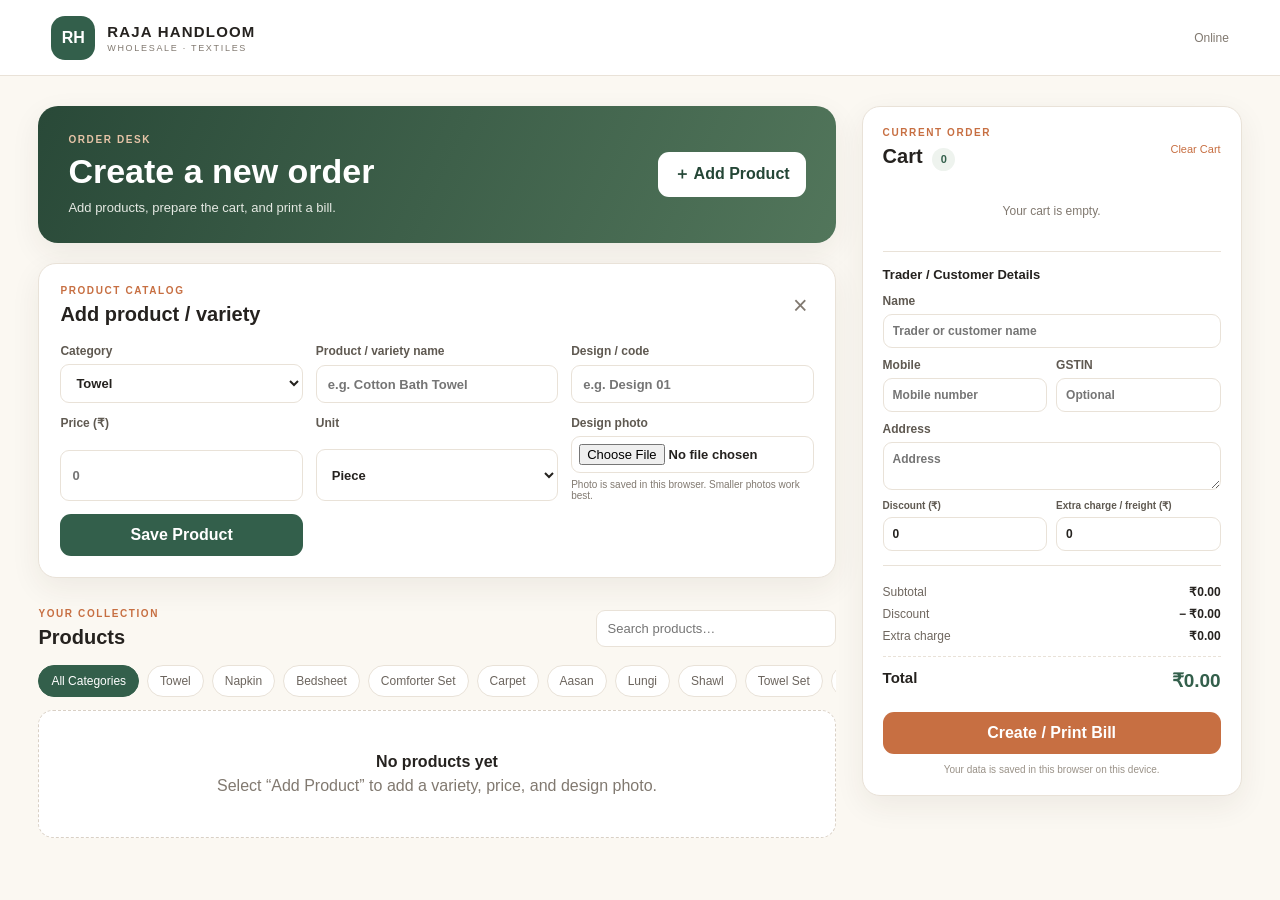
==== index.html @ c9a12c2d "Initial RAJA HANDLOOM website" ====
<!doctype html>
<html lang="en">
<head>
  <meta charset="utf-8">
  <meta name="viewport" content="width=device-width, initial-scale=1">
  <meta name="theme-color" content="#294938">
  <title>RAJA HANDLOOM | Order & Billing</title>
  <link rel="manifest" href="./manifest.webmanifest">
  <link rel="stylesheet" href="./style.css">
  <meta name="apple-mobile-web-app-capable" content="yes">
<meta name="apple-mobile-web-app-title" content="RAJA HANDLOOM">
<link rel="apple-touch-icon" href="./icon-192.png">
</head>
<body>
  <header class="topbar">
    <a class="brand" href="#">
      <span class="brand-mark">RH</span>
      <span><strong>RAJA HANDLOOM</strong><small>WHOLESALE · TEXTILES</small></span>
    </a>
    <span id="connectionStatus" class="connection-status">Checking connection…</span>
  </header>

  <main class="layout">
    <section class="catalog">
      <div class="welcome">
        <div>
          <p class="eyebrow">ORDER DESK</p>
          <h1>Create a new order</h1>
          <p>Add products, prepare the cart, and print a bill.</p>
        </div>
        <button id="showFormBtn" class="button button-light" type="button">＋ Add Product</button>
      </div>

      <section id="productFormPanel" class="panel form-panel">
        <div class="panel-heading">
          <div><p class="eyebrow">PRODUCT CATALOG</p><h2>Add product / variety</h2></div>
          <button id="hideFormBtn" class="icon-button" type="button" aria-label="Close">×</button>
        </div>

        <form id="productForm" class="product-form">
          <label>Category
            <select id="categorySelect" required></select>
          </label>
          <label>Product / variety name
            <input id="productName" type="text" placeholder="e.g. Cotton Bath Towel" required>
          </label>
          <label>Design / code
            <input id="productDesign" type="text" placeholder="e.g. Design 01">
          </label>
          <label>Price (₹)
            <input id="productPrice" type="number" min="0" step="0.01" placeholder="0" required>
          </label>
          <label>Unit
            <select id="productUnit">
              <option>Piece</option>
              <option>Pair</option>
              <option>Set</option>
              <option>Dozen</option>
              <option>Meter</option>
              <option>Kg</option>
            </select>
          </label>
          <label class="upload-label">Design photo
            <input id="productImage" type="file" accept="image/*">
            <small>Photo is saved in this browser. Smaller photos work best.</small>
          </label>
          <button class="button button-dark form-submit" type="submit">Save Product</button>
        </form>
      </section>

      <div class="section-heading">
        <div><p class="eyebrow">YOUR COLLECTION</p><h2>Products</h2></div>
        <input id="searchInput" class="search" type="search" placeholder="Search products…">
      </div>

      <nav id="categoryFilters" class="category-filters" aria-label="Product categories"></nav>
      <div id="productGrid" class="product-grid"></div>
    </section>

    <aside class="order-panel panel">
      <div class="panel-heading">
        <div><p class="eyebrow">CURRENT ORDER</p><h2>Cart <span id="cartCount" class="count">0</span></h2></div>
        <button id="clearCartBtn" class="text-button" type="button">Clear Cart</button>
      </div>

      <div id="cartItems" class="cart-items"></div>

      <div class="buyer-fields">
        <h3>Trader / Customer Details</h3>
        <label>Name <input id="buyerName" type="text" placeholder="Trader or customer name"></label>
        <div class="two-fields">
          <label>Mobile <input id="buyerPhone" type="tel" placeholder="Mobile number"></label>
          <label>GSTIN <input id="buyerGst" type="text" placeholder="Optional"></label>
        </div>
        <label>Address <textarea id="buyerAddress" rows="2" placeholder="Address"></textarea></label>
      </div>

      <div class="bill-options">
        <label>Discount (₹) <input id="discountInput" type="number" min="0" step="0.01" value="0"></label>
        <label>Extra charge / freight (₹) <input id="shippingInput" type="number" min="0" step="0.01" value="0"></label>
      </div>

      <div class="totals">
        <div><span>Subtotal</span><strong id="subtotalValue">₹0.00</strong></div>
        <div><span>Discount</span><strong id="discountValue">− ₹0.00</strong></div>
        <div><span>Extra charge</span><strong id="shippingValue">₹0.00</strong></div>
        <div class="grand-total"><span>Total</span><strong id="totalValue">₹0.00</strong></div>
      </div>

      <button id="printBillBtn" class="button button-accent print-button" type="button">Create / Print Bill</button>
      <p class="privacy-note">Your data is saved in this browser on this device.</p>
    </aside>
  </main>

  <section id="invoice" class="invoice"></section>
  <script src="./app.js"></script>
</body>
</html>
---- style.css ----
:root {
  --ink: #25221f;
  --muted: #817970;
  --line: #e9e2d8;
  --paper: #fbf8f2;
  --green: #335f4b;
  --green-dark: #244636;
  --orange: #c76f42;
  --shadow: 0 10px 30px rgba(51, 41, 27, .07);
}
* { box-sizing: border-box; }
body { margin: 0; color: var(--ink); background: var(--paper); font-family: Arial, sans-serif; }
button, input, select, textarea { font: inherit; }
button { cursor: pointer; }

.topbar {
  min-height: 76px; padding: 14px clamp(18px, 4vw, 56px);
  display: flex; align-items: center; justify-content: space-between;
  background: #fff; border-bottom: 1px solid var(--line);
}
.brand { display: flex; gap: 12px; align-items: center; color: inherit; text-decoration: none; }
.brand-mark {
  display: grid; place-items: center; width: 44px; height: 44px;
  color: #fff; background: var(--green); border-radius: 14px; font-weight: 700;
}
.brand strong { display: block; font-size: 15px; letter-spacing: 1.2px; }
.brand small { display: block; margin-top: 3px; color: var(--muted); font-size: 9px; letter-spacing: 1.7px; }
.connection-status { color: var(--muted); font-size: 12px; }
.connection-status.offline { color: #a34b37; }

.layout {
  max-width: 1500px; margin: 0 auto; padding: 30px clamp(16px, 3vw, 40px);
  display: grid; grid-template-columns: minmax(0, 1fr) 380px; gap: 26px; align-items: start;
}
.catalog { min-width: 0; }
.welcome {
  padding: 28px 30px; border-radius: 20px; color: #fff;
  background: linear-gradient(115deg, #294938, #52765b);
  display: flex; justify-content: space-between; align-items: center; gap: 18px;
  box-shadow: var(--shadow);
}
.eyebrow { margin: 0 0 7px; color: var(--orange); font-size: 10px; font-weight: 700; letter-spacing: 1.6px; }
.welcome .eyebrow { color: #e6c4a7; }
.welcome h1 { margin: 0; font-size: clamp(24px, 3vw, 34px); }
.welcome p:last-child { margin: 9px 0 0; color: #e5e9e3; font-size: 13px; }
.button { border: 0; border-radius: 11px; padding: 12px 16px; font-weight: 700; }
.button-light { color: var(--green-dark); background: #fff; white-space: nowrap; }
.button-dark { color: #fff; background: var(--green); }
.button-accent { color: #fff; background: var(--orange); }

.panel { background: #fff; border: 1px solid var(--line); border-radius: 18px; box-shadow: var(--shadow); }
.form-panel { margin-top: 20px; padding: 21px; }
.panel-heading, .section-heading { display: flex; align-items: center; justify-content: space-between; gap: 12px; }
.panel-heading h2, .section-heading h2 { margin: 0; font-size: 20px; }
.icon-button { border: 0; background: transparent; color: var(--muted); font-size: 25px; }
.product-form { margin-top: 18px; display: grid; grid-template-columns: repeat(3, minmax(0, 1fr)); gap: 13px; }
label { display: grid; gap: 6px; color: #5f5951; font-size: 12px; font-weight: 600; }
input, select, textarea {
  width: 100%; border: 1px solid var(--line); border-radius: 9px;
  padding: 10px 11px; outline: none; color: var(--ink); background: #fff; font-size: 13px;
}
input:focus, select:focus, textarea:focus { border-color: #88a28f; }
.upload-label input { padding: 7px; }
.upload-label small { color: var(--muted); font-weight: 400; }
.form-submit { align-self: end; min-height: 40px; }

.section-heading { margin: 30px 0 14px; }
.search { max-width: 240px; }
.category-filters { display: flex; gap: 8px; overflow-x: auto; padding: 2px 0 13px; }
.filter-chip {
  flex: 0 0 auto; border: 1px solid var(--line); border-radius: 30px;
  padding: 8px 12px; color: #6c655e; background: #fff; font-size: 12px;
}
.filter-chip.active { color: #fff; border-color: var(--green); background: var(--green); }

.product-grid { display: grid; grid-template-columns: repeat(3, minmax(0, 1fr)); gap: 14px; }
.product-card { overflow: hidden; border: 1px solid var(--line); border-radius: 15px; background: #fff; }
.product-photo {
  height: 150px; display: grid; place-items: center; overflow: hidden;
  background: linear-gradient(145deg, #eee8dc, #f8f3e9); color: #9b8f7e; font-size: 38px;
}
.product-photo img { width: 100%; height: 100%; object-fit: cover; }
.product-info { padding: 12px; }
.product-category { color: var(--green); font-size: 10px; font-weight: 700; }
.product-info h3 { margin: 5px 0; font-size: 14px; }
.product-design { min-height: 16px; color: var(--muted); font-size: 11px; }
.product-bottom { display: flex; align-items: center; justify-content: space-between; gap: 8px; margin-top: 11px; }
.product-price { font-size: 13px; font-weight: 700; }
.add-button { border: 0; border-radius: 8px; padding: 8px 10px; color: #fff; background: var(--green); font-size: 11px; font-weight: 700; }
.delete-product { float: right; border: 0; color: #a09588; background: transparent; font-size: 10px; }
.empty-state { grid-column: 1 / -1; padding: 42px 20px; text-align: center; color: var(--muted); background: #fff; border: 1px dashed #d9d0c5; border-radius: 15px; }
.empty-state strong { display: block; margin-bottom: 6px; color: var(--ink); }

.order-panel { position: sticky; top: 16px; padding: 20px; }
.count { display: inline-grid; place-items: center; min-width: 23px; height: 23px; margin-left: 4px; border-radius: 20px; color: var(--green); background: #eef3ee; font-size: 11px; }
.text-button { padding: 4px 0; border: 0; color: var(--orange); background: transparent; font-size: 11px; }
.cart-items { margin: 17px 0; }
.cart-empty { padding: 16px 0; color: var(--muted); text-align: center; font-size: 12px; }
.cart-row { display: grid; grid-template-columns: 1fr auto; gap: 6px; padding: 11px 0; border-bottom: 1px solid #f0ebe4; }
.cart-row strong { display: block; font-size: 12px; }
.cart-row small { color: var(--muted); font-size: 10px; }
.cart-price { text-align: right; font-size: 12px; font-weight: 700; }
.qty { display: flex; align-items: center; gap: 8px; margin-top: 7px; }
.qty button { width: 24px; height: 24px; border: 1px solid var(--line); border-radius: 6px; background: #fff; }
.qty span { min-width: 16px; text-align: center; font-size: 12px; }
.remove-item { border: 0 !important; color: var(--orange); font-size: 15px; }

.buyer-fields { padding-top: 15px; border-top: 1px solid var(--line); }
.buyer-fields h3 { margin: 0 0 12px; font-size: 13px; }
.buyer-fields label { margin-bottom: 10px; }
.buyer-fields input, .buyer-fields textarea, .bill-options input { padding: 9px; font-size: 12px; }
.two-fields, .bill-options { display: grid; grid-template-columns: 1fr 1fr; gap: 9px; }
.bill-options { margin: 5px 0 14px; }
.bill-options label { font-size: 10px; }
.totals { padding-top: 11px; border-top: 1px solid var(--line); }
.totals div { display: flex; justify-content: space-between; margin: 8px 0; color: #6f675f; font-size: 12px; }
.totals strong { color: var(--ink); }
.totals .grand-total { margin-top: 13px; padding-top: 12px; border-top: 1px dashed var(--line); color: var(--ink); font-size: 15px; font-weight: 700; }
.totals .grand-total strong { color: var(--green); font-size: 19px; }
.print-button { width: 100%; margin-top: 12px; }
.privacy-note { margin: 10px 0 0; color: #9a9288; text-align: center; font-size: 10px; }
.invoice { display: none; }

@media (max-width: 1050px) {
  .layout { grid-template-columns: minmax(0, 1fr) 340px; gap: 16px; }
  .product-grid { grid-template-columns: repeat(2, minmax(0, 1fr)); }
}
@media (max-width: 760px) {
  .layout { display: flex; flex-direction: column; padding: 16px; }
  .catalog, .order-panel { width: 100%; }
  .order-panel { position: static; }
  .welcome { padding: 22px 19px; align-items: flex-start; flex-direction: column; }
  .product-form { grid-template-columns: 1fr 1fr; }
  .product-grid { grid-template-columns: repeat(2, minmax(0, 1fr)); gap: 10px; }
  .product-photo { height: 125px; }
}
@media (max-width: 420px) {
  .product-form { grid-template-columns: 1fr; }
  .search { max-width: 145px; }
}
@media print {
  @page { size: A4; margin: 16mm; }
  body { background: #fff; font-family: Arial, sans-serif; }
  body > * { display: none !important; }
  #invoice { display: block !important; }
  .invoice-head { display: flex; justify-content: space-between; border-bottom: 2px solid #335f4b; padding-bottom: 14px; }
  .invoice h1 { margin: 0; color: #335f4b; font-size: 24px; }
  .invoice p { margin: 5px 0; font-size: 12px; }
  .invoice h2 { margin: 20px 0 8px; font-size: 16px; }
  .invoice table { width: 100%; border-collapse: collapse; margin-top: 16px; font-size: 12px; }
  .invoice th, .invoice td { padding: 9px 7px; border: 1px solid #ddd; text-align: left; }
  .invoice .right { text-align: right; }
  .invoice-totals { width: 260px; margin: 18px 0 0 auto; }
  .invoice-totals div { display: flex; justify-content: space-between; padding: 5px 0; font-size: 12px; }
  .invoice-totals .final { border-top: 1px solid #333; padding-top: 9px; font-size: 16px; font-weight: bold; }
  .invoice-foot { margin-top: 45px; text-align: right; }
}
.qty input.qty-input {
  width: 58px;
  height: 28px;
  padding: 3px 5px;
  text-align: center;
}
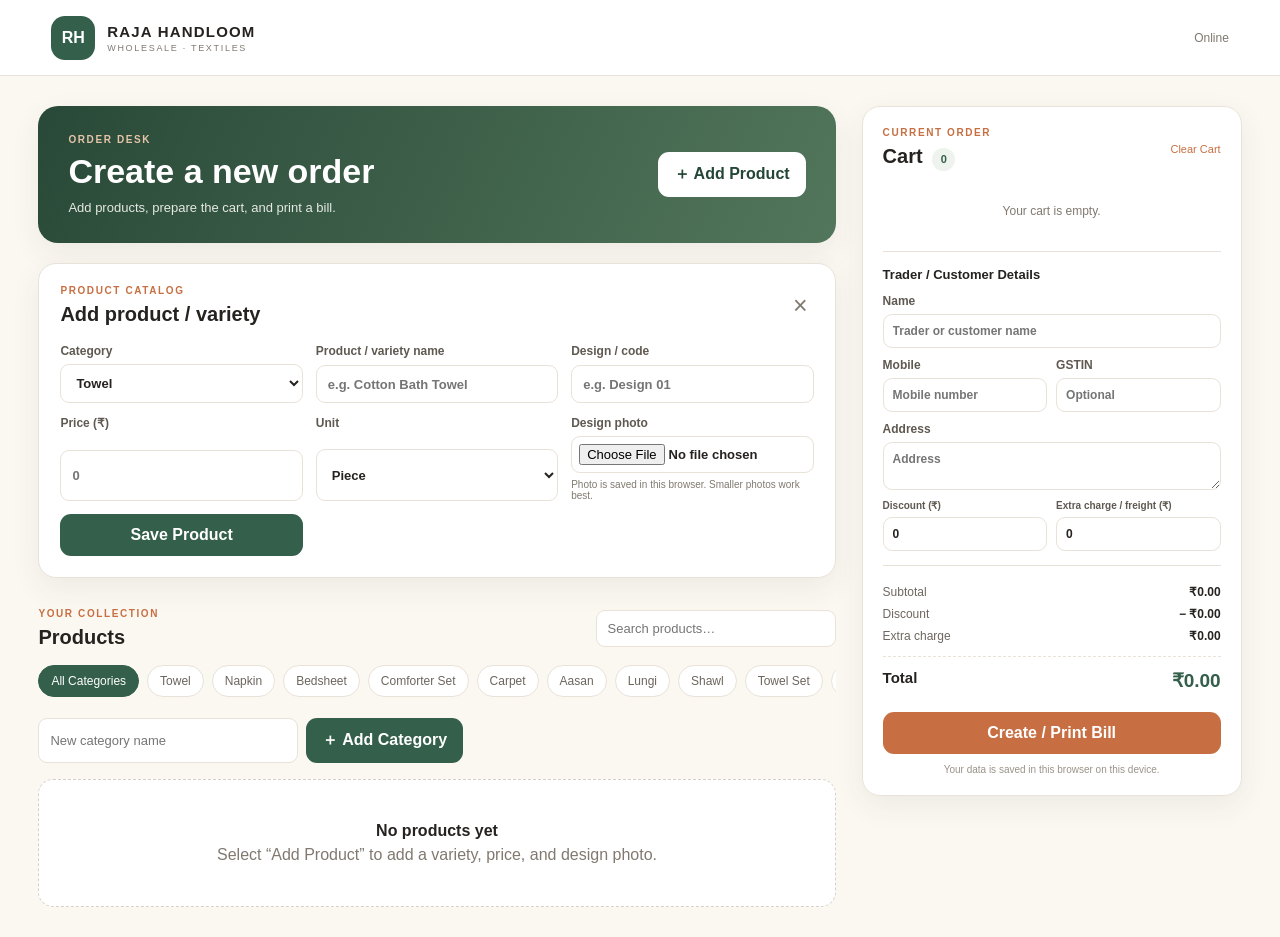
==== commit c3c4de7f: "Add custom categories and update offline app" ====
--- a/index.html
+++ b/index.html
@@ -4,12 +4,12 @@
   <meta charset="utf-8">
   <meta name="viewport" content="width=device-width, initial-scale=1">
   <meta name="theme-color" content="#294938">
+  <meta name="apple-mobile-web-app-capable" content="yes">
+  <meta name="apple-mobile-web-app-title" content="RAJA HANDLOOM">
   <title>RAJA HANDLOOM | Order & Billing</title>
   <link rel="manifest" href="./manifest.webmanifest">
+  <link rel="apple-touch-icon" href="./icon-192.png">
   <link rel="stylesheet" href="./style.css">
-  <meta name="apple-mobile-web-app-capable" content="yes">
-<meta name="apple-mobile-web-app-title" content="RAJA HANDLOOM">
-<link rel="apple-touch-icon" href="./icon-192.png">
 </head>
 <body>
   <header class="topbar">
@@ -74,6 +74,12 @@
       </div>
 
       <nav id="categoryFilters" class="category-filters" aria-label="Product categories"></nav>
+
+      <form id="categoryForm" class="add-category-row">
+        <input id="newCategoryInput" type="text" placeholder="New category name" required>
+        <button class="button button-dark" type="submit">＋ Add Category</button>
+      </form>
+
       <div id="productGrid" class="product-grid"></div>
     </section>
 
--- a/style.css
+++ b/style.css
@@ -8,57 +8,163 @@
   --orange: #c76f42;
   --shadow: 0 10px 30px rgba(51, 41, 27, .07);
 }
+
 * { box-sizing: border-box; }
-body { margin: 0; color: var(--ink); background: var(--paper); font-family: Arial, sans-serif; }
+
+body {
+  margin: 0;
+  color: var(--ink);
+  background: var(--paper);
+  font-family: Arial, sans-serif;
+}
+
 button, input, select, textarea { font: inherit; }
 button { cursor: pointer; }
 
 .topbar {
-  min-height: 76px; padding: 14px clamp(18px, 4vw, 56px);
-  display: flex; align-items: center; justify-content: space-between;
-  background: #fff; border-bottom: 1px solid var(--line);
-}
-.brand { display: flex; gap: 12px; align-items: center; color: inherit; text-decoration: none; }
+  min-height: 76px;
+  padding: 14px clamp(18px, 4vw, 56px);
+  display: flex;
+  align-items: center;
+  justify-content: space-between;
+  background: #fff;
+  border-bottom: 1px solid var(--line);
+}
+
+.brand {
+  display: flex;
+  gap: 12px;
+  align-items: center;
+  color: inherit;
+  text-decoration: none;
+}
+
 .brand-mark {
-  display: grid; place-items: center; width: 44px; height: 44px;
-  color: #fff; background: var(--green); border-radius: 14px; font-weight: 700;
-}
-.brand strong { display: block; font-size: 15px; letter-spacing: 1.2px; }
-.brand small { display: block; margin-top: 3px; color: var(--muted); font-size: 9px; letter-spacing: 1.7px; }
+  display: grid;
+  place-items: center;
+  width: 44px;
+  height: 44px;
+  color: #fff;
+  background: var(--green);
+  border-radius: 14px;
+  font-weight: 700;
+}
+
+.brand strong {
+  display: block;
+  font-size: 15px;
+  letter-spacing: 1.2px;
+}
+
+.brand small {
+  display: block;
+  margin-top: 3px;
+  color: var(--muted);
+  font-size: 9px;
+  letter-spacing: 1.7px;
+}
+
 .connection-status { color: var(--muted); font-size: 12px; }
 .connection-status.offline { color: #a34b37; }
 
 .layout {
-  max-width: 1500px; margin: 0 auto; padding: 30px clamp(16px, 3vw, 40px);
-  display: grid; grid-template-columns: minmax(0, 1fr) 380px; gap: 26px; align-items: start;
-}
+  max-width: 1500px;
+  margin: 0 auto;
+  padding: 30px clamp(16px, 3vw, 40px);
+  display: grid;
+  grid-template-columns: minmax(0, 1fr) 380px;
+  gap: 26px;
+  align-items: start;
+}
+
 .catalog { min-width: 0; }
+
 .welcome {
-  padding: 28px 30px; border-radius: 20px; color: #fff;
+  padding: 28px 30px;
+  border-radius: 20px;
+  color: #fff;
   background: linear-gradient(115deg, #294938, #52765b);
-  display: flex; justify-content: space-between; align-items: center; gap: 18px;
+  display: flex;
+  justify-content: space-between;
+  align-items: center;
+  gap: 18px;
   box-shadow: var(--shadow);
 }
-.eyebrow { margin: 0 0 7px; color: var(--orange); font-size: 10px; font-weight: 700; letter-spacing: 1.6px; }
+
+.eyebrow {
+  margin: 0 0 7px;
+  color: var(--orange);
+  font-size: 10px;
+  font-weight: 700;
+  letter-spacing: 1.6px;
+}
+
 .welcome .eyebrow { color: #e6c4a7; }
 .welcome h1 { margin: 0; font-size: clamp(24px, 3vw, 34px); }
 .welcome p:last-child { margin: 9px 0 0; color: #e5e9e3; font-size: 13px; }
-.button { border: 0; border-radius: 11px; padding: 12px 16px; font-weight: 700; }
+
+.button {
+  border: 0;
+  border-radius: 11px;
+  padding: 12px 16px;
+  font-weight: 700;
+}
+
 .button-light { color: var(--green-dark); background: #fff; white-space: nowrap; }
 .button-dark { color: #fff; background: var(--green); }
 .button-accent { color: #fff; background: var(--orange); }
 
-.panel { background: #fff; border: 1px solid var(--line); border-radius: 18px; box-shadow: var(--shadow); }
+.panel {
+  background: #fff;
+  border: 1px solid var(--line);
+  border-radius: 18px;
+  box-shadow: var(--shadow);
+}
+
 .form-panel { margin-top: 20px; padding: 21px; }
-.panel-heading, .section-heading { display: flex; align-items: center; justify-content: space-between; gap: 12px; }
+
+.panel-heading, .section-heading {
+  display: flex;
+  align-items: center;
+  justify-content: space-between;
+  gap: 12px;
+}
+
 .panel-heading h2, .section-heading h2 { margin: 0; font-size: 20px; }
-.icon-button { border: 0; background: transparent; color: var(--muted); font-size: 25px; }
-.product-form { margin-top: 18px; display: grid; grid-template-columns: repeat(3, minmax(0, 1fr)); gap: 13px; }
-label { display: grid; gap: 6px; color: #5f5951; font-size: 12px; font-weight: 600; }
+
+.icon-button {
+  border: 0;
+  background: transparent;
+  color: var(--muted);
+  font-size: 25px;
+}
+
+.product-form {
+  margin-top: 18px;
+  display: grid;
+  grid-template-columns: repeat(3, minmax(0, 1fr));
+  gap: 13px;
+}
+
+label {
+  display: grid;
+  gap: 6px;
+  color: #5f5951;
+  font-size: 12px;
+  font-weight: 600;
+}
+
 input, select, textarea {
-  width: 100%; border: 1px solid var(--line); border-radius: 9px;
-  padding: 10px 11px; outline: none; color: var(--ink); background: #fff; font-size: 13px;
-}
+  width: 100%;
+  border: 1px solid var(--line);
+  border-radius: 9px;
+  padding: 10px 11px;
+  outline: none;
+  color: var(--ink);
+  background: #fff;
+  font-size: 13px;
+}
+
 input:focus, select:focus, textarea:focus { border-color: #88a28f; }
 .upload-label input { padding: 7px; }
 .upload-label small { color: var(--muted); font-weight: 400; }
@@ -66,65 +172,244 @@
 
 .section-heading { margin: 30px 0 14px; }
 .search { max-width: 240px; }
-.category-filters { display: flex; gap: 8px; overflow-x: auto; padding: 2px 0 13px; }
+
+.category-filters {
+  display: flex;
+  gap: 8px;
+  overflow-x: auto;
+  padding: 2px 0 13px;
+}
+
 .filter-chip {
-  flex: 0 0 auto; border: 1px solid var(--line); border-radius: 30px;
-  padding: 8px 12px; color: #6c655e; background: #fff; font-size: 12px;
-}
-.filter-chip.active { color: #fff; border-color: var(--green); background: var(--green); }
-
-.product-grid { display: grid; grid-template-columns: repeat(3, minmax(0, 1fr)); gap: 14px; }
-.product-card { overflow: hidden; border: 1px solid var(--line); border-radius: 15px; background: #fff; }
+  flex: 0 0 auto;
+  border: 1px solid var(--line);
+  border-radius: 30px;
+  padding: 8px 12px;
+  color: #6c655e;
+  background: #fff;
+  font-size: 12px;
+}
+
+.filter-chip.active {
+  color: #fff;
+  border-color: var(--green);
+  background: var(--green);
+}
+
+.add-category-row {
+  display: flex;
+  gap: 8px;
+  margin: 8px 0 16px;
+}
+
+.add-category-row input { max-width: 260px; }
+
+.product-grid {
+  display: grid;
+  grid-template-columns: repeat(3, minmax(0, 1fr));
+  gap: 14px;
+}
+
+.product-card {
+  overflow: hidden;
+  border: 1px solid var(--line);
+  border-radius: 15px;
+  background: #fff;
+}
+
 .product-photo {
-  height: 150px; display: grid; place-items: center; overflow: hidden;
-  background: linear-gradient(145deg, #eee8dc, #f8f3e9); color: #9b8f7e; font-size: 38px;
-}
+  height: 150px;
+  display: grid;
+  place-items: center;
+  overflow: hidden;
+  background: linear-gradient(145deg, #eee8dc, #f8f3e9);
+  color: #9b8f7e;
+  font-size: 38px;
+}
+
 .product-photo img { width: 100%; height: 100%; object-fit: cover; }
 .product-info { padding: 12px; }
-.product-category { color: var(--green); font-size: 10px; font-weight: 700; }
+
+.product-category {
+  color: var(--green);
+  font-size: 10px;
+  font-weight: 700;
+}
+
 .product-info h3 { margin: 5px 0; font-size: 14px; }
 .product-design { min-height: 16px; color: var(--muted); font-size: 11px; }
-.product-bottom { display: flex; align-items: center; justify-content: space-between; gap: 8px; margin-top: 11px; }
+
+.product-bottom {
+  display: flex;
+  align-items: center;
+  justify-content: space-between;
+  gap: 8px;
+  margin-top: 11px;
+}
+
 .product-price { font-size: 13px; font-weight: 700; }
-.add-button { border: 0; border-radius: 8px; padding: 8px 10px; color: #fff; background: var(--green); font-size: 11px; font-weight: 700; }
-.delete-product { float: right; border: 0; color: #a09588; background: transparent; font-size: 10px; }
-.empty-state { grid-column: 1 / -1; padding: 42px 20px; text-align: center; color: var(--muted); background: #fff; border: 1px dashed #d9d0c5; border-radius: 15px; }
-.empty-state strong { display: block; margin-bottom: 6px; color: var(--ink); }
-
-.order-panel { position: sticky; top: 16px; padding: 20px; }
-.count { display: inline-grid; place-items: center; min-width: 23px; height: 23px; margin-left: 4px; border-radius: 20px; color: var(--green); background: #eef3ee; font-size: 11px; }
-.text-button { padding: 4px 0; border: 0; color: var(--orange); background: transparent; font-size: 11px; }
+
+.add-button {
+  border: 0;
+  border-radius: 8px;
+  padding: 8px 10px;
+  color: #fff;
+  background: var(--green);
+  font-size: 11px;
+  font-weight: 700;
+}
+
+.delete-product {
+  float: right;
+  border: 0;
+  color: #a09588;
+  background: transparent;
+  font-size: 10px;
+}
+
+.empty-state {
+  grid-column: 1 / -1;
+  padding: 42px 20px;
+  text-align: center;
+  color: var(--muted);
+  background: #fff;
+  border: 1px dashed #d9d0c5;
+  border-radius: 15px;
+}
+
+.empty-state strong {
+  display: block;
+  margin-bottom: 6px;
+  color: var(--ink);
+}
+
+.order-panel {
+  position: sticky;
+  top: 16px;
+  padding: 20px;
+}
+
+.count {
+  display: inline-grid;
+  place-items: center;
+  min-width: 23px;
+  height: 23px;
+  margin-left: 4px;
+  border-radius: 20px;
+  color: var(--green);
+  background: #eef3ee;
+  font-size: 11px;
+}
+
+.text-button {
+  padding: 4px 0;
+  border: 0;
+  color: var(--orange);
+  background: transparent;
+  font-size: 11px;
+}
+
 .cart-items { margin: 17px 0; }
 .cart-empty { padding: 16px 0; color: var(--muted); text-align: center; font-size: 12px; }
-.cart-row { display: grid; grid-template-columns: 1fr auto; gap: 6px; padding: 11px 0; border-bottom: 1px solid #f0ebe4; }
+
+.cart-row {
+  display: grid;
+  grid-template-columns: 1fr auto;
+  gap: 6px;
+  padding: 11px 0;
+  border-bottom: 1px solid #f0ebe4;
+}
+
 .cart-row strong { display: block; font-size: 12px; }
 .cart-row small { color: var(--muted); font-size: 10px; }
 .cart-price { text-align: right; font-size: 12px; font-weight: 700; }
-.qty { display: flex; align-items: center; gap: 8px; margin-top: 7px; }
-.qty button { width: 24px; height: 24px; border: 1px solid var(--line); border-radius: 6px; background: #fff; }
-.qty span { min-width: 16px; text-align: center; font-size: 12px; }
-.remove-item { border: 0 !important; color: var(--orange); font-size: 15px; }
+
+.qty {
+  display: flex;
+  align-items: center;
+  gap: 8px;
+  margin-top: 7px;
+}
+
+.qty button {
+  width: 26px;
+  height: 28px;
+  border: 1px solid var(--line);
+  border-radius: 6px;
+  background: #fff;
+}
+
+.qty input.qty-input {
+  width: 58px;
+  height: 28px;
+  padding: 3px 5px;
+  text-align: center;
+}
+
+.remove-item {
+  border: 0 !important;
+  color: var(--orange);
+  font-size: 15px;
+}
 
 .buyer-fields { padding-top: 15px; border-top: 1px solid var(--line); }
 .buyer-fields h3 { margin: 0 0 12px; font-size: 13px; }
 .buyer-fields label { margin-bottom: 10px; }
-.buyer-fields input, .buyer-fields textarea, .bill-options input { padding: 9px; font-size: 12px; }
-.two-fields, .bill-options { display: grid; grid-template-columns: 1fr 1fr; gap: 9px; }
+
+.buyer-fields input,
+.buyer-fields textarea,
+.bill-options input {
+  padding: 9px;
+  font-size: 12px;
+}
+
+.two-fields, .bill-options {
+  display: grid;
+  grid-template-columns: 1fr 1fr;
+  gap: 9px;
+}
+
 .bill-options { margin: 5px 0 14px; }
 .bill-options label { font-size: 10px; }
+
 .totals { padding-top: 11px; border-top: 1px solid var(--line); }
-.totals div { display: flex; justify-content: space-between; margin: 8px 0; color: #6f675f; font-size: 12px; }
+
+.totals div {
+  display: flex;
+  justify-content: space-between;
+  margin: 8px 0;
+  color: #6f675f;
+  font-size: 12px;
+}
+
 .totals strong { color: var(--ink); }
-.totals .grand-total { margin-top: 13px; padding-top: 12px; border-top: 1px dashed var(--line); color: var(--ink); font-size: 15px; font-weight: 700; }
+
+.totals .grand-total {
+  margin-top: 13px;
+  padding-top: 12px;
+  border-top: 1px dashed var(--line);
+  color: var(--ink);
+  font-size: 15px;
+  font-weight: 700;
+}
+
 .totals .grand-total strong { color: var(--green); font-size: 19px; }
 .print-button { width: 100%; margin-top: 12px; }
-.privacy-note { margin: 10px 0 0; color: #9a9288; text-align: center; font-size: 10px; }
+
+.privacy-note {
+  margin: 10px 0 0;
+  color: #9a9288;
+  text-align: center;
+  font-size: 10px;
+}
+
 .invoice { display: none; }
 
 @media (max-width: 1050px) {
   .layout { grid-template-columns: minmax(0, 1fr) 340px; gap: 16px; }
   .product-grid { grid-template-columns: repeat(2, minmax(0, 1fr)); }
 }
+
 @media (max-width: 760px) {
   .layout { display: flex; flex-direction: column; padding: 16px; }
   .catalog, .order-panel { width: 100%; }
@@ -134,30 +419,61 @@
   .product-grid { grid-template-columns: repeat(2, minmax(0, 1fr)); gap: 10px; }
   .product-photo { height: 125px; }
 }
+
 @media (max-width: 420px) {
   .product-form { grid-template-columns: 1fr; }
   .search { max-width: 145px; }
-}
+  .add-category-row input { max-width: none; min-width: 0; }
+  .add-category-row button { white-space: nowrap; padding: 10px; }
+}
+
 @media print {
   @page { size: A4; margin: 16mm; }
+
   body { background: #fff; font-family: Arial, sans-serif; }
   body > * { display: none !important; }
   #invoice { display: block !important; }
-  .invoice-head { display: flex; justify-content: space-between; border-bottom: 2px solid #335f4b; padding-bottom: 14px; }
+
+  .invoice-head {
+    display: flex;
+    justify-content: space-between;
+    border-bottom: 2px solid #335f4b;
+    padding-bottom: 14px;
+  }
+
   .invoice h1 { margin: 0; color: #335f4b; font-size: 24px; }
   .invoice p { margin: 5px 0; font-size: 12px; }
   .invoice h2 { margin: 20px 0 8px; font-size: 16px; }
-  .invoice table { width: 100%; border-collapse: collapse; margin-top: 16px; font-size: 12px; }
-  .invoice th, .invoice td { padding: 9px 7px; border: 1px solid #ddd; text-align: left; }
+
+  .invoice table {
+    width: 100%;
+    border-collapse: collapse;
+    margin-top: 16px;
+    font-size: 12px;
+  }
+
+  .invoice th, .invoice td {
+    padding: 9px 7px;
+    border: 1px solid #ddd;
+    text-align: left;
+  }
+
   .invoice .right { text-align: right; }
   .invoice-totals { width: 260px; margin: 18px 0 0 auto; }
-  .invoice-totals div { display: flex; justify-content: space-between; padding: 5px 0; font-size: 12px; }
-  .invoice-totals .final { border-top: 1px solid #333; padding-top: 9px; font-size: 16px; font-weight: bold; }
+
+  .invoice-totals div {
+    display: flex;
+    justify-content: space-between;
+    padding: 5px 0;
+    font-size: 12px;
+  }
+
+  .invoice-totals .final {
+    border-top: 1px solid #333;
+    padding-top: 9px;
+    font-size: 16px;
+    font-weight: bold;
+  }
+
   .invoice-foot { margin-top: 45px; text-align: right; }
-}
-.qty input.qty-input {
-  width: 58px;
-  height: 28px;
-  padding: 3px 5px;
-  text-align: center;
 }
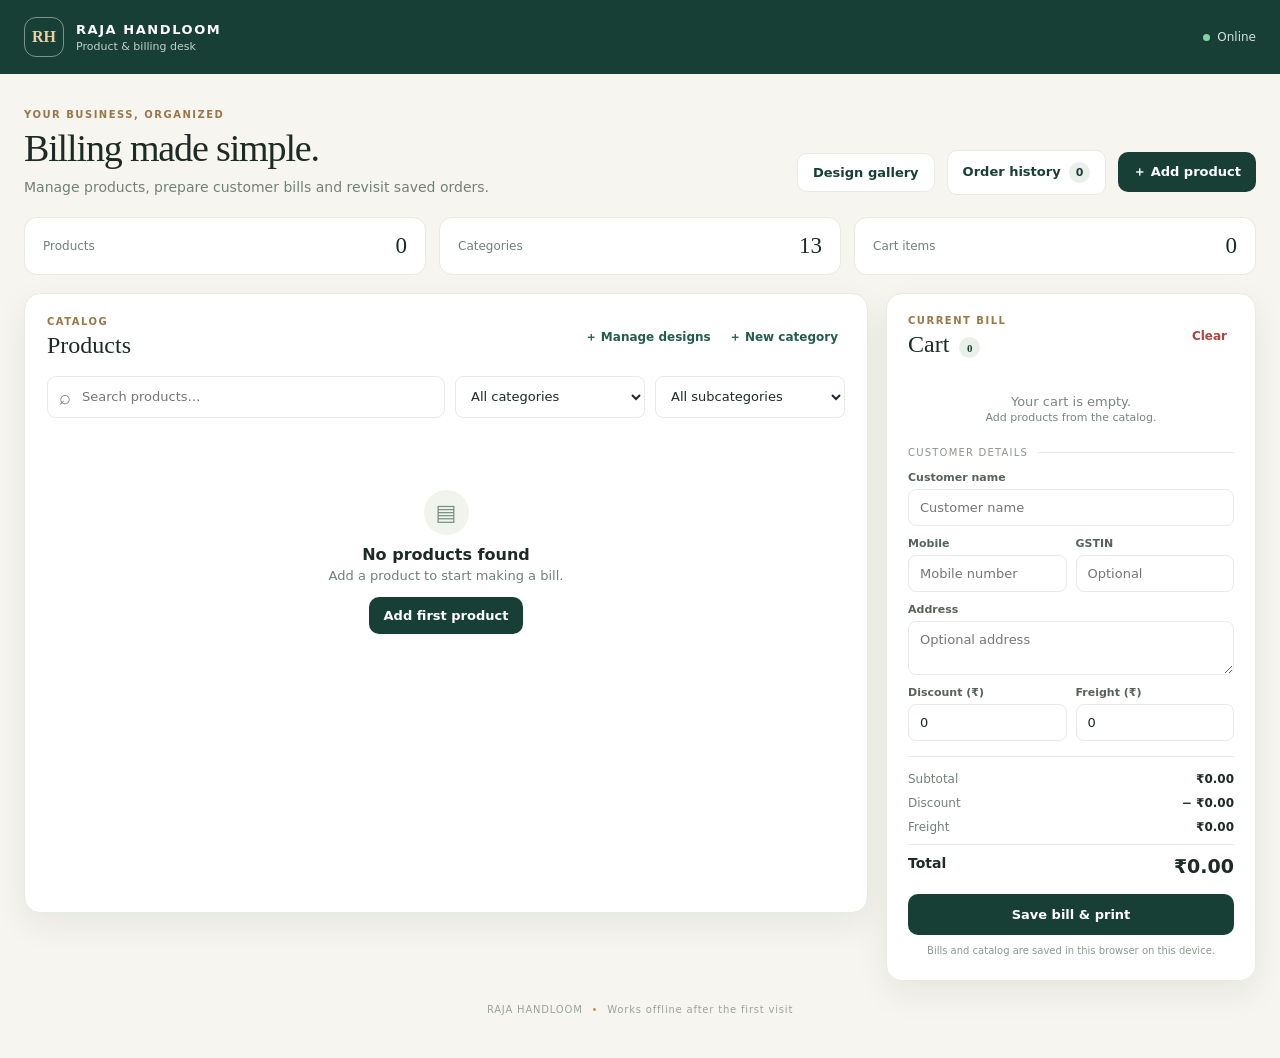
==== commit 0d16fc6d: "Add design gallery and special pricing" ====
--- a/index.html
+++ b/index.html
@@ -2,123 +2,56 @@
 <html lang="en">
 <head>
   <meta charset="utf-8">
-  <meta name="viewport" content="width=device-width, initial-scale=1">
-  <meta name="theme-color" content="#294938">
+  <meta name="viewport" content="width=device-width, initial-scale=1, viewport-fit=cover">
+  <meta name="theme-color" content="#173f35">
+  <meta name="description" content="RAJA HANDLOOM product catalog, cart, billing and order history.">
   <meta name="apple-mobile-web-app-capable" content="yes">
   <meta name="apple-mobile-web-app-title" content="RAJA HANDLOOM">
-  <title>RAJA HANDLOOM | Order & Billing</title>
+  <link rel="apple-touch-icon" href="./icon-192.png">
   <link rel="manifest" href="./manifest.webmanifest">
-  <link rel="apple-touch-icon" href="./icon-192.png">
   <link rel="stylesheet" href="./style.css">
+  <title>RAJA HANDLOOM | Billing</title>
 </head>
 <body>
   <header class="topbar">
-    <a class="brand" href="#">
-      <span class="brand-mark">RH</span>
-      <span><strong>RAJA HANDLOOM</strong><small>WHOLESALE · TEXTILES</small></span>
-    </a>
-    <span id="connectionStatus" class="connection-status">Checking connection…</span>
+    <div class="brand"><div class="brand-mark">RH</div><div><strong>RAJA HANDLOOM</strong><small>Product & billing desk</small></div></div>
+    <div class="header-actions"><button id="installBtn" class="button button-light hidden" type="button">Install app</button><span id="onlineStatus" class="status"><i></i> Online</span></div>
   </header>
-
-  <main class="layout">
-    <section class="catalog">
-      <div class="welcome">
-        <div>
-          <p class="eyebrow">ORDER DESK</p>
-          <h1>Create a new order</h1>
-          <p>Add products, prepare the cart, and print a bill.</p>
-        </div>
-        <button id="showFormBtn" class="button button-light" type="button">＋ Add Product</button>
+  <main class="page">
+    <section class="intro"><div><p class="eyebrow">YOUR BUSINESS, ORGANIZED</p><h1>Billing made simple.</h1><p class="muted">Manage products, prepare customer bills and revisit saved orders.</p></div><div class="intro-actions"><button class="button button-light" id="galleryOpen" type="button">Design gallery</button><button class="button button-light" id="historyOpen" type="button">Order history <span id="historyCount" class="count-pill">0</span></button><button class="button button-primary" id="addProductOpen" type="button">＋ Add product</button></div></section>
+    <section class="stats" aria-label="Quick summary"><article class="stat-card"><span>Products</span><strong id="productCount">0</strong></article><article class="stat-card"><span>Categories</span><strong id="categoryCount">0</strong></article><article class="stat-card"><span>Cart items</span><strong id="cartCount">0</strong></article></section>
+    <section class="workspace">
+      <div class="catalog panel">
+        <div class="section-heading"><div><p class="eyebrow">CATALOG</p><h2>Products</h2></div><div class="catalog-tools"><button id="manageDesignsOpen" class="text-button" type="button">＋ Manage designs</button><button id="addCategoryOpen" class="text-button" type="button">＋ New category</button></div></div>
+        <div class="filters"><label class="search"><span>⌕</span><input id="searchInput" type="search" placeholder="Search products…" autocomplete="off"></label><select id="categoryFilter" aria-label="Filter by category"><option value="all">All categories</option></select><select id="subcategoryFilter" aria-label="Filter by subcategory"><option value="all">All subcategories</option></select></div>
+        <div id="productGrid" class="product-grid"></div>
+        <div id="emptyProducts" class="empty-state hidden"><div class="empty-icon">▤</div><strong>No products found</strong><p>Add a product to start making a bill.</p><button class="button button-primary" id="emptyAddProduct" type="button">Add first product</button></div>
       </div>
-
-      <section id="productFormPanel" class="panel form-panel">
-        <div class="panel-heading">
-          <div><p class="eyebrow">PRODUCT CATALOG</p><h2>Add product / variety</h2></div>
-          <button id="hideFormBtn" class="icon-button" type="button" aria-label="Close">×</button>
-        </div>
-
-        <form id="productForm" class="product-form">
-          <label>Category
-            <select id="categorySelect" required></select>
-          </label>
-          <label>Product / variety name
-            <input id="productName" type="text" placeholder="e.g. Cotton Bath Towel" required>
-          </label>
-          <label>Design / code
-            <input id="productDesign" type="text" placeholder="e.g. Design 01">
-          </label>
-          <label>Price (₹)
-            <input id="productPrice" type="number" min="0" step="0.01" placeholder="0" required>
-          </label>
-          <label>Unit
-            <select id="productUnit">
-              <option>Piece</option>
-              <option>Pair</option>
-              <option>Set</option>
-              <option>Dozen</option>
-              <option>Meter</option>
-              <option>Kg</option>
-            </select>
-          </label>
-          <label class="upload-label">Design photo
-            <input id="productImage" type="file" accept="image/*">
-            <small>Photo is saved in this browser. Smaller photos work best.</small>
-          </label>
-          <button class="button button-dark form-submit" type="submit">Save Product</button>
+      <aside class="cart panel">
+        <div class="section-heading"><div><p class="eyebrow">CURRENT BILL</p><h2>Cart <span id="cartBadge" class="count-pill">0</span></h2></div><button id="clearCart" class="text-button danger-text" type="button">Clear</button></div>
+        <div id="cartItems" class="cart-items"></div>
+        <div id="emptyCart" class="cart-empty">Your cart is empty.<br><span>Add products from the catalog.</span></div>
+        <form id="billForm" autocomplete="on">
+          <div class="form-divider"><span>Customer details</span></div>
+          <div class="field"><label for="customerName">Customer name</label><input id="customerName" name="name" placeholder="Customer name"></div>
+          <div class="field-row"><div class="field"><label for="customerPhone">Mobile</label><input id="customerPhone" name="tel" inputmode="tel" placeholder="Mobile number"></div><div class="field"><label for="customerGstin">GSTIN</label><input id="customerGstin" placeholder="Optional"></div></div>
+          <div class="field"><label for="customerAddress">Address</label><textarea id="customerAddress" rows="2" placeholder="Optional address"></textarea></div>
+          <div class="field-row"><div class="field"><label for="discountInput">Discount (₹)</label><input id="discountInput" type="number" inputmode="decimal" min="0" step="0.01" value="0"></div><div class="field"><label for="freightInput">Freight (₹)</label><input id="freightInput" type="number" inputmode="decimal" min="0" step="0.01" value="0"></div></div>
+          <div class="totals"><div><span>Subtotal</span><strong id="subtotalValue">₹0.00</strong></div><div><span>Discount</span><strong id="discountValue">− ₹0.00</strong></div><div><span>Freight</span><strong id="freightValue">₹0.00</strong></div><div class="grand-total"><span>Total</span><strong id="totalValue">₹0.00</strong></div></div>
+          <button id="saveBillBtn" class="button button-primary full-width" type="submit">Save bill & print</button>
+          <p class="privacy-note">Bills and catalog are saved in this browser on this device.</p>
         </form>
-      </section>
-
-      <div class="section-heading">
-        <div><p class="eyebrow">YOUR COLLECTION</p><h2>Products</h2></div>
-        <input id="searchInput" class="search" type="search" placeholder="Search products…">
-      </div>
-
-      <nav id="categoryFilters" class="category-filters" aria-label="Product categories"></nav>
-
-      <form id="categoryForm" class="add-category-row">
-        <input id="newCategoryInput" type="text" placeholder="New category name" required>
-        <button class="button button-dark" type="submit">＋ Add Category</button>
-      </form>
-
-      <div id="productGrid" class="product-grid"></div>
+      </aside>
     </section>
-
-    <aside class="order-panel panel">
-      <div class="panel-heading">
-        <div><p class="eyebrow">CURRENT ORDER</p><h2>Cart <span id="cartCount" class="count">0</span></h2></div>
-        <button id="clearCartBtn" class="text-button" type="button">Clear Cart</button>
-      </div>
-
-      <div id="cartItems" class="cart-items"></div>
-
-      <div class="buyer-fields">
-        <h3>Trader / Customer Details</h3>
-        <label>Name <input id="buyerName" type="text" placeholder="Trader or customer name"></label>
-        <div class="two-fields">
-          <label>Mobile <input id="buyerPhone" type="tel" placeholder="Mobile number"></label>
-          <label>GSTIN <input id="buyerGst" type="text" placeholder="Optional"></label>
-        </div>
-        <label>Address <textarea id="buyerAddress" rows="2" placeholder="Address"></textarea></label>
-      </div>
-
-      <div class="bill-options">
-        <label>Discount (₹) <input id="discountInput" type="number" min="0" step="0.01" value="0"></label>
-        <label>Extra charge / freight (₹) <input id="shippingInput" type="number" min="0" step="0.01" value="0"></label>
-      </div>
-
-      <div class="totals">
-        <div><span>Subtotal</span><strong id="subtotalValue">₹0.00</strong></div>
-        <div><span>Discount</span><strong id="discountValue">− ₹0.00</strong></div>
-        <div><span>Extra charge</span><strong id="shippingValue">₹0.00</strong></div>
-        <div class="grand-total"><span>Total</span><strong id="totalValue">₹0.00</strong></div>
-      </div>
-
-      <button id="printBillBtn" class="button button-accent print-button" type="button">Create / Print Bill</button>
-      <p class="privacy-note">Your data is saved in this browser on this device.</p>
-    </aside>
+    <footer>RAJA HANDLOOM <span>•</span> Works offline after the first visit</footer>
   </main>
-
-  <section id="invoice" class="invoice"></section>
-  <script src="./app.js"></script>
+  <dialog id="productDialog" class="dialog"><form id="productForm" method="dialog"><div class="dialog-head"><div><p class="eyebrow">CATALOG</p><h2 id="productDialogTitle">Add product</h2></div><button class="icon-button" type="button" data-close="productDialog" aria-label="Close">×</button></div><input id="editProductId" type="hidden"><div class="field"><label for="productName">Product name *</label><input id="productName" required maxlength="80" placeholder="e.g. Cotton towel"></div><div class="field-row"><div class="field"><label for="productCategory">Category *</label><select id="productCategory" required></select></div><div class="field"><label for="productPrice">Price (₹) *</label><input id="productPrice" type="number" inputmode="decimal" min="0" step="0.01" required placeholder="0.00"></div></div><div class="field"><label for="productSubcategory">Subcategory / collection</label><select id="productSubcategory"><option value="">No subcategory</option></select></div><div class="field"><label for="productUnit">Unit</label><input id="productUnit" maxlength="24" value="Piece" placeholder="Piece, set, kg…"></div><div class="field"><label for="productPhoto">Product photo</label><input id="productPhoto" type="file" accept="image/*"><small class="field-hint">Photo is resized to save space on your device.</small></div><div class="dialog-actions"><button class="button button-light" type="button" data-close="productDialog">Cancel</button><button class="button button-primary" type="submit">Save product</button></div></form></dialog>
+  <dialog id="categoryDialog" class="dialog dialog-small"><form id="categoryForm" method="dialog"><div class="dialog-head"><div><p class="eyebrow">CATALOG</p><h2>New category</h2></div><button class="icon-button" type="button" data-close="categoryDialog" aria-label="Close">×</button></div><div class="field"><label for="categoryName">Category name *</label><input id="categoryName" maxlength="40" required placeholder="e.g. Table cloth"></div><div class="dialog-actions"><button class="button button-light" type="button" data-close="categoryDialog">Cancel</button><button class="button button-primary" type="submit">Add category</button></div></form></dialog>
+  <dialog id="designManagerDialog" class="dialog history-dialog"><div class="dialog-head"><div><p class="eyebrow">CATALOG ORGANIZATION</p><h2>Manage subcategories & designs</h2></div><button class="icon-button" type="button" data-close="designManagerDialog" aria-label="Close">×</button></div><p class="manager-intro">Create a subcategory under a main category, then add photos for customers to browse in the Design gallery.</p><form id="subcategoryForm" class="manager-create"><div class="field-row"><div class="field"><label for="subcategoryMainCategory">Main category *</label><select id="subcategoryMainCategory" required></select></div><div class="field"><label for="subcategoryName">Subcategory name *</label><input id="subcategoryName" required maxlength="50" placeholder="e.g. Ritugold"></div></div><button class="button button-primary" type="submit">Add subcategory</button></form><div class="form-divider"><span>Add design photos</span></div><div class="field"><label for="designCollectionSelect">Choose subcategory</label><select id="designCollectionSelect"></select></div><div class="field"><label for="designPhotoFiles">Design photos</label><input id="designPhotoFiles" type="file" accept="image/*" multiple><small class="field-hint">You can select several photos. Images are resized and saved on this device.</small></div><div id="manageCollectionList" class="manage-collection-list"></div></dialog>
+  <dialog id="customerGalleryDialog" class="dialog gallery-dialog"><div class="dialog-head"><div><p class="eyebrow">RAJA HANDLOOM</p><h2>Browse designs</h2></div><button class="icon-button" type="button" data-close="customerGalleryDialog" aria-label="Close">×</button></div><p class="manager-intro">Choose a product category and collection to view its designs.</p><div class="field-row"><div class="field"><label for="galleryCategorySelect">Main category</label><select id="galleryCategorySelect"></select></div><div class="field"><label for="gallerySubcategorySelect">Subcategory</label><select id="gallerySubcategorySelect"></select></div></div><div id="customerGalleryGrid" class="customer-gallery-grid"></div><div id="emptyGallery" class="empty-state hidden"><div class="empty-icon">▧</div><strong>No design photos yet</strong><p>Ask us to add designs for this collection.</p></div></dialog>
+  <dialog id="historyDialog" class="dialog history-dialog"><div class="dialog-head"><div><p class="eyebrow">SAVED LOCALLY</p><h2>Order history</h2></div><button class="icon-button" type="button" data-close="historyDialog" aria-label="Close">×</button></div><div id="historyList" class="history-list"></div><div id="emptyHistory" class="empty-state hidden"><div class="empty-icon">◷</div><strong>No saved bills yet</strong><p>Completed bills will appear here.</p></div></dialog>
+  <dialog id="billViewDialog" class="dialog history-dialog"><div class="dialog-head"><div><p class="eyebrow">SAVED BILL</p><h2>Bill details</h2></div><button class="icon-button" type="button" data-close="billViewDialog" aria-label="Close">×</button></div><div id="billDetails"></div></dialog>
+  <div id="toast" class="toast" role="status" aria-live="polite"></div>
+  <script src="./app.js" defer></script>
 </body>
-</html>+</html>
--- a/style.css
+++ b/style.css
@@ -1,479 +1,7 @@
-:root {
-  --ink: #25221f;
-  --muted: #817970;
-  --line: #e9e2d8;
-  --paper: #fbf8f2;
-  --green: #335f4b;
-  --green-dark: #244636;
-  --orange: #c76f42;
-  --shadow: 0 10px 30px rgba(51, 41, 27, .07);
-}
-
-* { box-sizing: border-box; }
-
-body {
-  margin: 0;
-  color: var(--ink);
-  background: var(--paper);
-  font-family: Arial, sans-serif;
-}
-
-button, input, select, textarea { font: inherit; }
-button { cursor: pointer; }
-
-.topbar {
-  min-height: 76px;
-  padding: 14px clamp(18px, 4vw, 56px);
-  display: flex;
-  align-items: center;
-  justify-content: space-between;
-  background: #fff;
-  border-bottom: 1px solid var(--line);
-}
-
-.brand {
-  display: flex;
-  gap: 12px;
-  align-items: center;
-  color: inherit;
-  text-decoration: none;
-}
-
-.brand-mark {
-  display: grid;
-  place-items: center;
-  width: 44px;
-  height: 44px;
-  color: #fff;
-  background: var(--green);
-  border-radius: 14px;
-  font-weight: 700;
-}
-
-.brand strong {
-  display: block;
-  font-size: 15px;
-  letter-spacing: 1.2px;
-}
-
-.brand small {
-  display: block;
-  margin-top: 3px;
-  color: var(--muted);
-  font-size: 9px;
-  letter-spacing: 1.7px;
-}
-
-.connection-status { color: var(--muted); font-size: 12px; }
-.connection-status.offline { color: #a34b37; }
-
-.layout {
-  max-width: 1500px;
-  margin: 0 auto;
-  padding: 30px clamp(16px, 3vw, 40px);
-  display: grid;
-  grid-template-columns: minmax(0, 1fr) 380px;
-  gap: 26px;
-  align-items: start;
-}
-
-.catalog { min-width: 0; }
-
-.welcome {
-  padding: 28px 30px;
-  border-radius: 20px;
-  color: #fff;
-  background: linear-gradient(115deg, #294938, #52765b);
-  display: flex;
-  justify-content: space-between;
-  align-items: center;
-  gap: 18px;
-  box-shadow: var(--shadow);
-}
-
-.eyebrow {
-  margin: 0 0 7px;
-  color: var(--orange);
-  font-size: 10px;
-  font-weight: 700;
-  letter-spacing: 1.6px;
-}
-
-.welcome .eyebrow { color: #e6c4a7; }
-.welcome h1 { margin: 0; font-size: clamp(24px, 3vw, 34px); }
-.welcome p:last-child { margin: 9px 0 0; color: #e5e9e3; font-size: 13px; }
-
-.button {
-  border: 0;
-  border-radius: 11px;
-  padding: 12px 16px;
-  font-weight: 700;
-}
-
-.button-light { color: var(--green-dark); background: #fff; white-space: nowrap; }
-.button-dark { color: #fff; background: var(--green); }
-.button-accent { color: #fff; background: var(--orange); }
-
-.panel {
-  background: #fff;
-  border: 1px solid var(--line);
-  border-radius: 18px;
-  box-shadow: var(--shadow);
-}
-
-.form-panel { margin-top: 20px; padding: 21px; }
-
-.panel-heading, .section-heading {
-  display: flex;
-  align-items: center;
-  justify-content: space-between;
-  gap: 12px;
-}
-
-.panel-heading h2, .section-heading h2 { margin: 0; font-size: 20px; }
-
-.icon-button {
-  border: 0;
-  background: transparent;
-  color: var(--muted);
-  font-size: 25px;
-}
-
-.product-form {
-  margin-top: 18px;
-  display: grid;
-  grid-template-columns: repeat(3, minmax(0, 1fr));
-  gap: 13px;
-}
-
-label {
-  display: grid;
-  gap: 6px;
-  color: #5f5951;
-  font-size: 12px;
-  font-weight: 600;
-}
-
-input, select, textarea {
-  width: 100%;
-  border: 1px solid var(--line);
-  border-radius: 9px;
-  padding: 10px 11px;
-  outline: none;
-  color: var(--ink);
-  background: #fff;
-  font-size: 13px;
-}
-
-input:focus, select:focus, textarea:focus { border-color: #88a28f; }
-.upload-label input { padding: 7px; }
-.upload-label small { color: var(--muted); font-weight: 400; }
-.form-submit { align-self: end; min-height: 40px; }
-
-.section-heading { margin: 30px 0 14px; }
-.search { max-width: 240px; }
-
-.category-filters {
-  display: flex;
-  gap: 8px;
-  overflow-x: auto;
-  padding: 2px 0 13px;
-}
-
-.filter-chip {
-  flex: 0 0 auto;
-  border: 1px solid var(--line);
-  border-radius: 30px;
-  padding: 8px 12px;
-  color: #6c655e;
-  background: #fff;
-  font-size: 12px;
-}
-
-.filter-chip.active {
-  color: #fff;
-  border-color: var(--green);
-  background: var(--green);
-}
-
-.add-category-row {
-  display: flex;
-  gap: 8px;
-  margin: 8px 0 16px;
-}
-
-.add-category-row input { max-width: 260px; }
-
-.product-grid {
-  display: grid;
-  grid-template-columns: repeat(3, minmax(0, 1fr));
-  gap: 14px;
-}
-
-.product-card {
-  overflow: hidden;
-  border: 1px solid var(--line);
-  border-radius: 15px;
-  background: #fff;
-}
-
-.product-photo {
-  height: 150px;
-  display: grid;
-  place-items: center;
-  overflow: hidden;
-  background: linear-gradient(145deg, #eee8dc, #f8f3e9);
-  color: #9b8f7e;
-  font-size: 38px;
-}
-
-.product-photo img { width: 100%; height: 100%; object-fit: cover; }
-.product-info { padding: 12px; }
-
-.product-category {
-  color: var(--green);
-  font-size: 10px;
-  font-weight: 700;
-}
-
-.product-info h3 { margin: 5px 0; font-size: 14px; }
-.product-design { min-height: 16px; color: var(--muted); font-size: 11px; }
-
-.product-bottom {
-  display: flex;
-  align-items: center;
-  justify-content: space-between;
-  gap: 8px;
-  margin-top: 11px;
-}
-
-.product-price { font-size: 13px; font-weight: 700; }
-
-.add-button {
-  border: 0;
-  border-radius: 8px;
-  padding: 8px 10px;
-  color: #fff;
-  background: var(--green);
-  font-size: 11px;
-  font-weight: 700;
-}
-
-.delete-product {
-  float: right;
-  border: 0;
-  color: #a09588;
-  background: transparent;
-  font-size: 10px;
-}
-
-.empty-state {
-  grid-column: 1 / -1;
-  padding: 42px 20px;
-  text-align: center;
-  color: var(--muted);
-  background: #fff;
-  border: 1px dashed #d9d0c5;
-  border-radius: 15px;
-}
-
-.empty-state strong {
-  display: block;
-  margin-bottom: 6px;
-  color: var(--ink);
-}
-
-.order-panel {
-  position: sticky;
-  top: 16px;
-  padding: 20px;
-}
-
-.count {
-  display: inline-grid;
-  place-items: center;
-  min-width: 23px;
-  height: 23px;
-  margin-left: 4px;
-  border-radius: 20px;
-  color: var(--green);
-  background: #eef3ee;
-  font-size: 11px;
-}
-
-.text-button {
-  padding: 4px 0;
-  border: 0;
-  color: var(--orange);
-  background: transparent;
-  font-size: 11px;
-}
-
-.cart-items { margin: 17px 0; }
-.cart-empty { padding: 16px 0; color: var(--muted); text-align: center; font-size: 12px; }
-
-.cart-row {
-  display: grid;
-  grid-template-columns: 1fr auto;
-  gap: 6px;
-  padding: 11px 0;
-  border-bottom: 1px solid #f0ebe4;
-}
-
-.cart-row strong { display: block; font-size: 12px; }
-.cart-row small { color: var(--muted); font-size: 10px; }
-.cart-price { text-align: right; font-size: 12px; font-weight: 700; }
-
-.qty {
-  display: flex;
-  align-items: center;
-  gap: 8px;
-  margin-top: 7px;
-}
-
-.qty button {
-  width: 26px;
-  height: 28px;
-  border: 1px solid var(--line);
-  border-radius: 6px;
-  background: #fff;
-}
-
-.qty input.qty-input {
-  width: 58px;
-  height: 28px;
-  padding: 3px 5px;
-  text-align: center;
-}
-
-.remove-item {
-  border: 0 !important;
-  color: var(--orange);
-  font-size: 15px;
-}
-
-.buyer-fields { padding-top: 15px; border-top: 1px solid var(--line); }
-.buyer-fields h3 { margin: 0 0 12px; font-size: 13px; }
-.buyer-fields label { margin-bottom: 10px; }
-
-.buyer-fields input,
-.buyer-fields textarea,
-.bill-options input {
-  padding: 9px;
-  font-size: 12px;
-}
-
-.two-fields, .bill-options {
-  display: grid;
-  grid-template-columns: 1fr 1fr;
-  gap: 9px;
-}
-
-.bill-options { margin: 5px 0 14px; }
-.bill-options label { font-size: 10px; }
-
-.totals { padding-top: 11px; border-top: 1px solid var(--line); }
-
-.totals div {
-  display: flex;
-  justify-content: space-between;
-  margin: 8px 0;
-  color: #6f675f;
-  font-size: 12px;
-}
-
-.totals strong { color: var(--ink); }
-
-.totals .grand-total {
-  margin-top: 13px;
-  padding-top: 12px;
-  border-top: 1px dashed var(--line);
-  color: var(--ink);
-  font-size: 15px;
-  font-weight: 700;
-}
-
-.totals .grand-total strong { color: var(--green); font-size: 19px; }
-.print-button { width: 100%; margin-top: 12px; }
-
-.privacy-note {
-  margin: 10px 0 0;
-  color: #9a9288;
-  text-align: center;
-  font-size: 10px;
-}
-
-.invoice { display: none; }
-
-@media (max-width: 1050px) {
-  .layout { grid-template-columns: minmax(0, 1fr) 340px; gap: 16px; }
-  .product-grid { grid-template-columns: repeat(2, minmax(0, 1fr)); }
-}
-
-@media (max-width: 760px) {
-  .layout { display: flex; flex-direction: column; padding: 16px; }
-  .catalog, .order-panel { width: 100%; }
-  .order-panel { position: static; }
-  .welcome { padding: 22px 19px; align-items: flex-start; flex-direction: column; }
-  .product-form { grid-template-columns: 1fr 1fr; }
-  .product-grid { grid-template-columns: repeat(2, minmax(0, 1fr)); gap: 10px; }
-  .product-photo { height: 125px; }
-}
-
-@media (max-width: 420px) {
-  .product-form { grid-template-columns: 1fr; }
-  .search { max-width: 145px; }
-  .add-category-row input { max-width: none; min-width: 0; }
-  .add-category-row button { white-space: nowrap; padding: 10px; }
-}
-
-@media print {
-  @page { size: A4; margin: 16mm; }
-
-  body { background: #fff; font-family: Arial, sans-serif; }
-  body > * { display: none !important; }
-  #invoice { display: block !important; }
-
-  .invoice-head {
-    display: flex;
-    justify-content: space-between;
-    border-bottom: 2px solid #335f4b;
-    padding-bottom: 14px;
-  }
-
-  .invoice h1 { margin: 0; color: #335f4b; font-size: 24px; }
-  .invoice p { margin: 5px 0; font-size: 12px; }
-  .invoice h2 { margin: 20px 0 8px; font-size: 16px; }
-
-  .invoice table {
-    width: 100%;
-    border-collapse: collapse;
-    margin-top: 16px;
-    font-size: 12px;
-  }
-
-  .invoice th, .invoice td {
-    padding: 9px 7px;
-    border: 1px solid #ddd;
-    text-align: left;
-  }
-
-  .invoice .right { text-align: right; }
-  .invoice-totals { width: 260px; margin: 18px 0 0 auto; }
-
-  .invoice-totals div {
-    display: flex;
-    justify-content: space-between;
-    padding: 5px 0;
-    font-size: 12px;
-  }
-
-  .invoice-totals .final {
-    border-top: 1px solid #333;
-    padding-top: 9px;
-    font-size: 16px;
-    font-weight: bold;
-  }
-
-  .invoice-foot { margin-top: 45px; text-align: right; }
-}+:root{color-scheme:light;--ink:#1d2a25;--muted:#718078;--green:#173f35;--green2:#245c4d;--cream:#f6f5ef;--line:#e8eae4;--white:#fff;--gold:#c9944a;--red:#ad453e;--shadow:0 12px 34px rgba(29,42,37,.07);font-family:Inter,ui-sans-serif,system-ui,-apple-system,BlinkMacSystemFont,"Segoe UI",sans-serif}*{box-sizing:border-box}body{margin:0;background:var(--cream);color:var(--ink);-webkit-font-smoothing:antialiased}button,input,select,textarea{font:inherit}button{cursor:pointer}.topbar{height:74px;background:var(--green);color:#fff;padding:0 max(24px,calc((100% - 1280px)/2));display:flex;align-items:center;justify-content:space-between}.brand{display:flex;gap:12px;align-items:center}.brand-mark{height:40px;width:40px;border:1px solid #ffffff70;border-radius:12px;display:grid;place-items:center;font-family:Georgia,serif;font-weight:bold;color:#f0cf9d}.brand strong{display:block;letter-spacing:.12em;font-size:13px}.brand small{display:block;color:#c3d1c8;font-size:11px;margin-top:3px}.header-actions,.intro-actions{display:flex;align-items:center;gap:12px}.status{font-size:12px;color:#d4e2da;display:flex;align-items:center;gap:7px}.status i{width:7px;height:7px;border-radius:50%;background:#83d4a2}.status.offline i{background:#f4be72}.page{max-width:1280px;margin:0 auto;padding:35px 24px 20px}.intro{display:flex;align-items:flex-end;justify-content:space-between;gap:18px;margin-bottom:22px}.eyebrow{margin:0 0 7px;color:#9a7747;letter-spacing:.15em;font-size:10px;font-weight:800}.intro h1{margin:0;font:500 38px/1.12 Georgia,serif;letter-spacing:-.03em}.muted{margin:9px 0 0;color:var(--muted);font-size:14px}.button{border:0;border-radius:10px;padding:11px 15px;font-weight:700;font-size:13px;transition:transform .15s,background .15s}.button:active{transform:scale(.98)}.button-primary{background:var(--green);color:#fff}.button-primary:hover{background:var(--green2)}.button-light{background:#fff;color:var(--green);border:1px solid var(--line)}.count-pill{display:inline-grid;place-items:center;min-width:21px;height:21px;padding:0 6px;margin-left:4px;border-radius:20px;background:#eaf0e9;color:var(--green);font-size:11px;font-weight:800}.stats{display:grid;grid-template-columns:repeat(3,1fr);gap:13px;margin-bottom:18px}.stat-card{border:1px solid var(--line);background:#fff;border-radius:13px;padding:15px 18px;display:flex;align-items:center;justify-content:space-between}.stat-card span{font-size:12px;color:var(--muted)}.stat-card strong{font:500 23px Georgia,serif}.workspace{display:grid;grid-template-columns:minmax(0,1fr) 370px;gap:18px;align-items:start}.panel{background:#fff;border:1px solid var(--line);border-radius:16px;box-shadow:var(--shadow)}.catalog{padding:22px;min-height:620px}.cart{padding:21px;position:sticky;top:12px}.section-heading{display:flex;justify-content:space-between;align-items:center;margin-bottom:17px}.section-heading h2,.dialog h2{margin:0;font:500 24px Georgia,serif}.section-heading .eyebrow{margin-bottom:5px}.text-button{border:0;background:transparent;color:var(--green2);font-size:12px;font-weight:750;padding:7px}.danger-text{color:var(--red)}.filters{display:flex;gap:10px;margin-bottom:17px}.search{flex:1;display:flex;align-items:center;gap:9px;border:1px solid var(--line);border-radius:9px;padding:0 11px;height:42px;color:var(--muted)}.search span{font-size:20px}.search input{border:0;outline:0;width:100%;min-width:40px;background:transparent;font-size:13px}.filters select,.field input,.field select,.field textarea{border:1px solid var(--line);background:#fff;border-radius:8px;padding:10px 11px;color:var(--ink);outline:none;font-size:13px;width:100%}.filters select{max-width:190px}.field input:focus,.field select:focus,.field textarea:focus,.search:focus-within{border-color:#82a595;box-shadow:0 0 0 3px #e9f1ec}.product-grid{display:grid;grid-template-columns:repeat(3,minmax(0,1fr));gap:12px}.product-card{border:1px solid var(--line);border-radius:12px;overflow:hidden;background:#fff;min-width:0}.product-photo{height:130px;background:#f2f2ec;display:grid;place-items:center;overflow:hidden;color:#b0b9b0}.product-photo img{width:100%;height:100%;object-fit:cover}.product-photo .photo-placeholder{font:42px Georgia,serif;color:#b5c2b6}.product-info{padding:12px}.product-category{color:#8d7658;text-transform:uppercase;letter-spacing:.08em;font-size:9px;font-weight:800}.product-name{font-size:13px;font-weight:750;margin:5px 0 3px;white-space:nowrap;overflow:hidden;text-overflow:ellipsis}.product-meta{display:flex;align-items:center;justify-content:space-between;color:var(--muted);font-size:11px}.product-price{color:var(--ink);font-size:14px;font-weight:800}.product-actions{display:flex;gap:7px;margin-top:10px}.product-actions button{flex:1;border:1px solid var(--line);background:#fff;border-radius:7px;padding:7px 4px;font-size:11px;font-weight:700;color:var(--green)}.product-actions .add-to-cart{background:#edf3ed;border-color:#edf3ed}.empty-state{text-align:center;padding:55px 20px;color:var(--muted)}.empty-state strong{display:block;color:var(--ink);margin:10px 0 4px}.empty-state p{margin:0 0 14px;font-size:13px}.empty-icon{margin:auto;width:45px;height:45px;border-radius:50%;background:#f1f3ed;display:grid;place-items:center;font-size:22px;color:#76917e}.cart-items{max-height:248px;overflow:auto}.cart-line{display:grid;grid-template-columns:minmax(0,1fr) auto;gap:9px;padding:11px 0;border-bottom:1px solid #eff0ec}.cart-line-name{font-size:12px;font-weight:750;overflow:hidden;text-overflow:ellipsis;white-space:nowrap}.cart-line-price{font-size:11px;color:var(--muted);margin-top:3px}.cart-line-right{text-align:right}.cart-line-total{font-size:12px;font-weight:800}.qty-control{display:flex;align-items:center;gap:3px;margin-top:6px;justify-content:flex-end}.qty-control button{width:24px;height:24px;border:1px solid var(--line);background:#fff;border-radius:6px;color:var(--green);font-weight:800;padding:0}.qty-control input{width:48px;height:26px;border:1px solid var(--line);border-radius:6px;text-align:center;font-size:12px;padding:2px}.qty-control input::-webkit-inner-spin-button,.qty-control input::-webkit-outer-spin-button{opacity:1}.remove-line{border:0;background:none;color:#a3aaa4;font-size:15px;padding:2px 4px}.cart-empty{padding:19px 0;text-align:center;color:#78857d;font-size:13px}.cart-empty span{font-size:11px}.form-divider{display:flex;align-items:center;gap:10px;color:#8c958e;font-size:10px;text-transform:uppercase;letter-spacing:.12em;margin:4px 0 13px}.form-divider:after{content:"";height:1px;background:var(--line);flex:1}.field{display:grid;gap:5px;margin-bottom:11px}.field label{font-size:11px;font-weight:700;color:#56635b}.field textarea{resize:vertical;min-height:54px}.field-row{display:grid;grid-template-columns:1fr 1fr;gap:9px}.totals{border-top:1px solid var(--line);padding-top:10px;margin-top:4px}.totals>div{display:flex;justify-content:space-between;padding:5px 0;font-size:12px;color:var(--muted)}.totals strong{color:var(--ink)}.totals .grand-total{border-top:1px solid var(--line);margin-top:5px;padding-top:10px;color:var(--ink);font-size:14px;font-weight:800}.grand-total strong{font-size:19px}.full-width{width:100%;margin-top:12px;padding:13px}.privacy-note{font-size:10px;color:#8d9890;line-height:1.45;text-align:center;margin:9px 0 0}footer{text-align:center;padding:23px;color:#9aa39c;font-size:10px;letter-spacing:.08em}footer span{color:var(--gold);padding:0 5px}.dialog{border:0;border-radius:17px;padding:23px;width:min(480px,calc(100% - 28px));box-shadow:0 22px 70px #13271e40;max-height:90vh;overflow:auto}.dialog::backdrop{background:#10271e80;backdrop-filter:blur(3px)}.dialog-head{display:flex;justify-content:space-between;align-items:flex-start;margin-bottom:19px}.icon-button{border:0;background:#f2f4ef;border-radius:50%;width:32px;height:32px;font-size:21px;color:#59665e;line-height:1}.dialog-actions{display:flex;justify-content:flex-end;gap:9px;margin-top:18px}.field-hint{font-size:10px;color:var(--muted)}.dialog-small{width:min(400px,calc(100% - 28px))}.history-dialog{width:min(620px,calc(100% - 28px))}.history-list{display:grid;gap:9px}.history-card{border:1px solid var(--line);border-radius:11px;padding:12px;display:grid;grid-template-columns:1fr auto;gap:6px 10px}.history-card strong{font-size:13px}.history-card small{color:var(--muted);font-size:11px}.history-card .history-total{grid-row:1/3;grid-column:2;align-self:center;text-align:right;font-weight:800;font-size:14px}.history-actions{display:flex;gap:7px;margin-top:5px}.history-actions button{border:1px solid var(--line);background:#fff;border-radius:7px;padding:6px 9px;color:var(--green);font-size:11px;font-weight:700}.bill-receipt{border:1px solid var(--line);border-radius:12px;padding:18px}.receipt-top{display:flex;justify-content:space-between;gap:14px;padding-bottom:14px;border-bottom:1px solid var(--line)}.receipt-top h3{font:500 21px Georgia,serif;margin:0}.receipt-top small,.receipt-customer{color:var(--muted);font-size:11px}.receipt-customer{padding:12px 0;line-height:1.6}.receipt-table{width:100%;border-collapse:collapse;font-size:11px}.receipt-table th,.receipt-table td{text-align:left;padding:8px 4px;border-bottom:1px solid var(--line)}.receipt-table th:last-child,.receipt-table td:last-child{text-align:right}.receipt-totals{margin:11px 0 0 auto;max-width:230px}.receipt-totals div{display:flex;justify-content:space-between;padding:4px;font-size:12px}.receipt-totals .receipt-grand{font-weight:800;font-size:15px;border-top:1px solid var(--line);margin-top:3px;padding-top:9px}.toast{position:fixed;z-index:20;left:50%;bottom:24px;transform:translate(-50%,20px);background:#173f35;color:white;border-radius:10px;padding:11px 16px;font-size:13px;box-shadow:var(--shadow);opacity:0;pointer-events:none;transition:.2s}.toast.show{opacity:1;transform:translate(-50%,0)}.hidden{display:none!important}
+@media(max-width:950px){.workspace{grid-template-columns:minmax(0,1fr) 340px}.product-grid{grid-template-columns:repeat(2,minmax(0,1fr))}.product-photo{height:120px}}
+@media(max-width:720px){.topbar{height:64px;padding:0 16px}.page{padding:25px 14px 14px}.intro{align-items:flex-start;flex-direction:column}.intro h1{font-size:32px}.intro-actions{width:100%}.intro-actions .button{flex:1}.stats{gap:8px}.stat-card{padding:12px}.stat-card span{font-size:10px}.stat-card strong{font-size:20px}.workspace{grid-template-columns:1fr}.catalog{padding:16px;min-height:0}.cart{position:static;padding:17px}.product-grid{grid-template-columns:repeat(2,minmax(0,1fr));gap:9px}.product-photo{height:115px}.product-info{padding:10px}.product-actions button{font-size:10px}.cart-items{max-height:300px}.filters select{max-width:145px;font-size:11px}.brand strong{font-size:11px}.status{font-size:10px}.button{padding:10px 12px}.dialog{padding:18px}}
+@media(max-width:390px){.intro-actions{gap:7px}.intro-actions .button{font-size:11px;padding:10px 8px}.product-photo{height:95px}.filters{gap:6px}.filters select{max-width:125px}.stat-card{padding:10px 8px}}
+@media print{body{background:#fff}.topbar,.page,.toast{display:none!important}.print-root{display:block!important}}
+.catalog-tools{display:flex;gap:4px;align-items:center}.manager-intro{font-size:12px;line-height:1.55;color:var(--muted);margin:-8px 0 16px}.manager-create{border:1px solid var(--line);border-radius:11px;padding:13px;margin-bottom:17px}.manager-create .field{margin-bottom:9px}.manager-create .button{width:100%}.manage-collection-list{display:grid;gap:8px;margin-top:12px}.manage-collection{border:1px solid var(--line);border-radius:10px;padding:10px;display:flex;gap:8px;align-items:center;justify-content:space-between}.manage-collection strong{font-size:12px}.manage-collection small{display:block;color:var(--muted);font-size:10px;margin-top:3px}.manage-collection button{border:1px solid var(--line);background:#fff;border-radius:7px;padding:6px 8px;color:var(--green);font-size:10px;font-weight:700}.gallery-dialog{width:min(760px,calc(100% - 28px))}.customer-gallery-grid{display:grid;grid-template-columns:repeat(3,minmax(0,1fr));gap:10px}.customer-design{border:1px solid var(--line);border-radius:10px;overflow:hidden;background:#fafaf7}.customer-design img{width:100%;height:180px;object-fit:cover;display:block}.customer-design figcaption{padding:7px 9px;font-size:11px;color:var(--muted)}.subcategory-tag{display:inline-block;color:#526b5a;background:#edf3ed;border-radius:20px;padding:3px 7px;font-size:9px;font-weight:700;margin:3px 0 0}.filters select:last-child{min-width:145px}@media(max-width:720px){.catalog-tools{gap:0}.catalog-tools .text-button{padding:6px 4px;font-size:10px}.filters{flex-wrap:wrap}.filters .search{flex-basis:100%}.filters select{flex:1;max-width:none!important}.customer-gallery-grid{grid-template-columns:repeat(2,minmax(0,1fr))}.customer-design img{height:145px}.gallery-dialog .field-row{gap:7px}}
+.cart-special-price{display:flex;align-items:center;justify-content:flex-end;gap:4px;margin-top:5px;color:var(--muted);font-size:10px;white-space:nowrap}.cart-special-price input{width:83px;height:25px;padding:3px 5px;border:1px solid var(--line);border-radius:6px;text-align:right;font-size:11px;color:var(--ink)}.cart-special-price input:focus{outline:2px solid #e4eee7;border-color:#82a595}.manage-actions{display:flex;gap:5px;flex-wrap:wrap;justify-content:flex-end}.cart-line-right{min-width:120px}@media(max-width:720px){.cart-special-price input{width:75px}.manage-actions button{padding:6px 6px}.manage-collection{align-items:flex-start}}
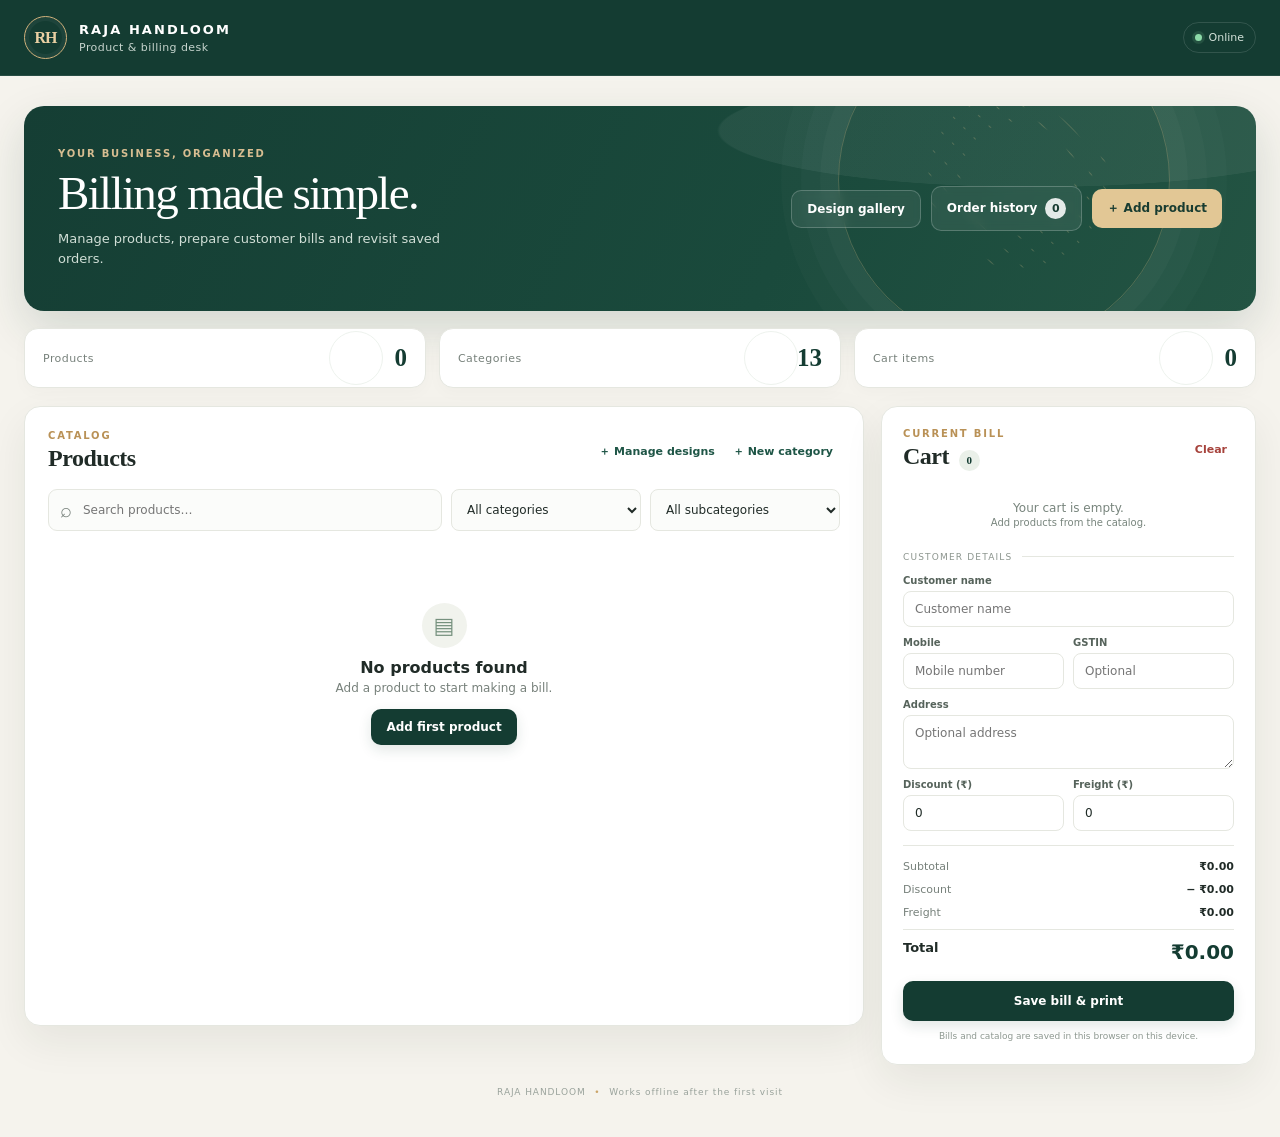
==== commit 91cab0ce: "Refresh RAJA HANDLOOM design" ====
--- a/index.html
+++ b/index.html
@@ -3,7 +3,7 @@
 <head>
   <meta charset="utf-8">
   <meta name="viewport" content="width=device-width, initial-scale=1, viewport-fit=cover">
-  <meta name="theme-color" content="#173f35">
+  <meta name="theme-color" content="#143c32">
   <meta name="description" content="RAJA HANDLOOM product catalog, cart, billing and order history.">
   <meta name="apple-mobile-web-app-capable" content="yes">
   <meta name="apple-mobile-web-app-title" content="RAJA HANDLOOM">
--- a/style.css
+++ b/style.css
@@ -1,7 +1,245 @@
-:root{color-scheme:light;--ink:#1d2a25;--muted:#718078;--green:#173f35;--green2:#245c4d;--cream:#f6f5ef;--line:#e8eae4;--white:#fff;--gold:#c9944a;--red:#ad453e;--shadow:0 12px 34px rgba(29,42,37,.07);font-family:Inter,ui-sans-serif,system-ui,-apple-system,BlinkMacSystemFont,"Segoe UI",sans-serif}*{box-sizing:border-box}body{margin:0;background:var(--cream);color:var(--ink);-webkit-font-smoothing:antialiased}button,input,select,textarea{font:inherit}button{cursor:pointer}.topbar{height:74px;background:var(--green);color:#fff;padding:0 max(24px,calc((100% - 1280px)/2));display:flex;align-items:center;justify-content:space-between}.brand{display:flex;gap:12px;align-items:center}.brand-mark{height:40px;width:40px;border:1px solid #ffffff70;border-radius:12px;display:grid;place-items:center;font-family:Georgia,serif;font-weight:bold;color:#f0cf9d}.brand strong{display:block;letter-spacing:.12em;font-size:13px}.brand small{display:block;color:#c3d1c8;font-size:11px;margin-top:3px}.header-actions,.intro-actions{display:flex;align-items:center;gap:12px}.status{font-size:12px;color:#d4e2da;display:flex;align-items:center;gap:7px}.status i{width:7px;height:7px;border-radius:50%;background:#83d4a2}.status.offline i{background:#f4be72}.page{max-width:1280px;margin:0 auto;padding:35px 24px 20px}.intro{display:flex;align-items:flex-end;justify-content:space-between;gap:18px;margin-bottom:22px}.eyebrow{margin:0 0 7px;color:#9a7747;letter-spacing:.15em;font-size:10px;font-weight:800}.intro h1{margin:0;font:500 38px/1.12 Georgia,serif;letter-spacing:-.03em}.muted{margin:9px 0 0;color:var(--muted);font-size:14px}.button{border:0;border-radius:10px;padding:11px 15px;font-weight:700;font-size:13px;transition:transform .15s,background .15s}.button:active{transform:scale(.98)}.button-primary{background:var(--green);color:#fff}.button-primary:hover{background:var(--green2)}.button-light{background:#fff;color:var(--green);border:1px solid var(--line)}.count-pill{display:inline-grid;place-items:center;min-width:21px;height:21px;padding:0 6px;margin-left:4px;border-radius:20px;background:#eaf0e9;color:var(--green);font-size:11px;font-weight:800}.stats{display:grid;grid-template-columns:repeat(3,1fr);gap:13px;margin-bottom:18px}.stat-card{border:1px solid var(--line);background:#fff;border-radius:13px;padding:15px 18px;display:flex;align-items:center;justify-content:space-between}.stat-card span{font-size:12px;color:var(--muted)}.stat-card strong{font:500 23px Georgia,serif}.workspace{display:grid;grid-template-columns:minmax(0,1fr) 370px;gap:18px;align-items:start}.panel{background:#fff;border:1px solid var(--line);border-radius:16px;box-shadow:var(--shadow)}.catalog{padding:22px;min-height:620px}.cart{padding:21px;position:sticky;top:12px}.section-heading{display:flex;justify-content:space-between;align-items:center;margin-bottom:17px}.section-heading h2,.dialog h2{margin:0;font:500 24px Georgia,serif}.section-heading .eyebrow{margin-bottom:5px}.text-button{border:0;background:transparent;color:var(--green2);font-size:12px;font-weight:750;padding:7px}.danger-text{color:var(--red)}.filters{display:flex;gap:10px;margin-bottom:17px}.search{flex:1;display:flex;align-items:center;gap:9px;border:1px solid var(--line);border-radius:9px;padding:0 11px;height:42px;color:var(--muted)}.search span{font-size:20px}.search input{border:0;outline:0;width:100%;min-width:40px;background:transparent;font-size:13px}.filters select,.field input,.field select,.field textarea{border:1px solid var(--line);background:#fff;border-radius:8px;padding:10px 11px;color:var(--ink);outline:none;font-size:13px;width:100%}.filters select{max-width:190px}.field input:focus,.field select:focus,.field textarea:focus,.search:focus-within{border-color:#82a595;box-shadow:0 0 0 3px #e9f1ec}.product-grid{display:grid;grid-template-columns:repeat(3,minmax(0,1fr));gap:12px}.product-card{border:1px solid var(--line);border-radius:12px;overflow:hidden;background:#fff;min-width:0}.product-photo{height:130px;background:#f2f2ec;display:grid;place-items:center;overflow:hidden;color:#b0b9b0}.product-photo img{width:100%;height:100%;object-fit:cover}.product-photo .photo-placeholder{font:42px Georgia,serif;color:#b5c2b6}.product-info{padding:12px}.product-category{color:#8d7658;text-transform:uppercase;letter-spacing:.08em;font-size:9px;font-weight:800}.product-name{font-size:13px;font-weight:750;margin:5px 0 3px;white-space:nowrap;overflow:hidden;text-overflow:ellipsis}.product-meta{display:flex;align-items:center;justify-content:space-between;color:var(--muted);font-size:11px}.product-price{color:var(--ink);font-size:14px;font-weight:800}.product-actions{display:flex;gap:7px;margin-top:10px}.product-actions button{flex:1;border:1px solid var(--line);background:#fff;border-radius:7px;padding:7px 4px;font-size:11px;font-weight:700;color:var(--green)}.product-actions .add-to-cart{background:#edf3ed;border-color:#edf3ed}.empty-state{text-align:center;padding:55px 20px;color:var(--muted)}.empty-state strong{display:block;color:var(--ink);margin:10px 0 4px}.empty-state p{margin:0 0 14px;font-size:13px}.empty-icon{margin:auto;width:45px;height:45px;border-radius:50%;background:#f1f3ed;display:grid;place-items:center;font-size:22px;color:#76917e}.cart-items{max-height:248px;overflow:auto}.cart-line{display:grid;grid-template-columns:minmax(0,1fr) auto;gap:9px;padding:11px 0;border-bottom:1px solid #eff0ec}.cart-line-name{font-size:12px;font-weight:750;overflow:hidden;text-overflow:ellipsis;white-space:nowrap}.cart-line-price{font-size:11px;color:var(--muted);margin-top:3px}.cart-line-right{text-align:right}.cart-line-total{font-size:12px;font-weight:800}.qty-control{display:flex;align-items:center;gap:3px;margin-top:6px;justify-content:flex-end}.qty-control button{width:24px;height:24px;border:1px solid var(--line);background:#fff;border-radius:6px;color:var(--green);font-weight:800;padding:0}.qty-control input{width:48px;height:26px;border:1px solid var(--line);border-radius:6px;text-align:center;font-size:12px;padding:2px}.qty-control input::-webkit-inner-spin-button,.qty-control input::-webkit-outer-spin-button{opacity:1}.remove-line{border:0;background:none;color:#a3aaa4;font-size:15px;padding:2px 4px}.cart-empty{padding:19px 0;text-align:center;color:#78857d;font-size:13px}.cart-empty span{font-size:11px}.form-divider{display:flex;align-items:center;gap:10px;color:#8c958e;font-size:10px;text-transform:uppercase;letter-spacing:.12em;margin:4px 0 13px}.form-divider:after{content:"";height:1px;background:var(--line);flex:1}.field{display:grid;gap:5px;margin-bottom:11px}.field label{font-size:11px;font-weight:700;color:#56635b}.field textarea{resize:vertical;min-height:54px}.field-row{display:grid;grid-template-columns:1fr 1fr;gap:9px}.totals{border-top:1px solid var(--line);padding-top:10px;margin-top:4px}.totals>div{display:flex;justify-content:space-between;padding:5px 0;font-size:12px;color:var(--muted)}.totals strong{color:var(--ink)}.totals .grand-total{border-top:1px solid var(--line);margin-top:5px;padding-top:10px;color:var(--ink);font-size:14px;font-weight:800}.grand-total strong{font-size:19px}.full-width{width:100%;margin-top:12px;padding:13px}.privacy-note{font-size:10px;color:#8d9890;line-height:1.45;text-align:center;margin:9px 0 0}footer{text-align:center;padding:23px;color:#9aa39c;font-size:10px;letter-spacing:.08em}footer span{color:var(--gold);padding:0 5px}.dialog{border:0;border-radius:17px;padding:23px;width:min(480px,calc(100% - 28px));box-shadow:0 22px 70px #13271e40;max-height:90vh;overflow:auto}.dialog::backdrop{background:#10271e80;backdrop-filter:blur(3px)}.dialog-head{display:flex;justify-content:space-between;align-items:flex-start;margin-bottom:19px}.icon-button{border:0;background:#f2f4ef;border-radius:50%;width:32px;height:32px;font-size:21px;color:#59665e;line-height:1}.dialog-actions{display:flex;justify-content:flex-end;gap:9px;margin-top:18px}.field-hint{font-size:10px;color:var(--muted)}.dialog-small{width:min(400px,calc(100% - 28px))}.history-dialog{width:min(620px,calc(100% - 28px))}.history-list{display:grid;gap:9px}.history-card{border:1px solid var(--line);border-radius:11px;padding:12px;display:grid;grid-template-columns:1fr auto;gap:6px 10px}.history-card strong{font-size:13px}.history-card small{color:var(--muted);font-size:11px}.history-card .history-total{grid-row:1/3;grid-column:2;align-self:center;text-align:right;font-weight:800;font-size:14px}.history-actions{display:flex;gap:7px;margin-top:5px}.history-actions button{border:1px solid var(--line);background:#fff;border-radius:7px;padding:6px 9px;color:var(--green);font-size:11px;font-weight:700}.bill-receipt{border:1px solid var(--line);border-radius:12px;padding:18px}.receipt-top{display:flex;justify-content:space-between;gap:14px;padding-bottom:14px;border-bottom:1px solid var(--line)}.receipt-top h3{font:500 21px Georgia,serif;margin:0}.receipt-top small,.receipt-customer{color:var(--muted);font-size:11px}.receipt-customer{padding:12px 0;line-height:1.6}.receipt-table{width:100%;border-collapse:collapse;font-size:11px}.receipt-table th,.receipt-table td{text-align:left;padding:8px 4px;border-bottom:1px solid var(--line)}.receipt-table th:last-child,.receipt-table td:last-child{text-align:right}.receipt-totals{margin:11px 0 0 auto;max-width:230px}.receipt-totals div{display:flex;justify-content:space-between;padding:4px;font-size:12px}.receipt-totals .receipt-grand{font-weight:800;font-size:15px;border-top:1px solid var(--line);margin-top:3px;padding-top:9px}.toast{position:fixed;z-index:20;left:50%;bottom:24px;transform:translate(-50%,20px);background:#173f35;color:white;border-radius:10px;padding:11px 16px;font-size:13px;box-shadow:var(--shadow);opacity:0;pointer-events:none;transition:.2s}.toast.show{opacity:1;transform:translate(-50%,0)}.hidden{display:none!important}
-@media(max-width:950px){.workspace{grid-template-columns:minmax(0,1fr) 340px}.product-grid{grid-template-columns:repeat(2,minmax(0,1fr))}.product-photo{height:120px}}
-@media(max-width:720px){.topbar{height:64px;padding:0 16px}.page{padding:25px 14px 14px}.intro{align-items:flex-start;flex-direction:column}.intro h1{font-size:32px}.intro-actions{width:100%}.intro-actions .button{flex:1}.stats{gap:8px}.stat-card{padding:12px}.stat-card span{font-size:10px}.stat-card strong{font-size:20px}.workspace{grid-template-columns:1fr}.catalog{padding:16px;min-height:0}.cart{position:static;padding:17px}.product-grid{grid-template-columns:repeat(2,minmax(0,1fr));gap:9px}.product-photo{height:115px}.product-info{padding:10px}.product-actions button{font-size:10px}.cart-items{max-height:300px}.filters select{max-width:145px;font-size:11px}.brand strong{font-size:11px}.status{font-size:10px}.button{padding:10px 12px}.dialog{padding:18px}}
-@media(max-width:390px){.intro-actions{gap:7px}.intro-actions .button{font-size:11px;padding:10px 8px}.product-photo{height:95px}.filters{gap:6px}.filters select{max-width:125px}.stat-card{padding:10px 8px}}
-@media print{body{background:#fff}.topbar,.page,.toast{display:none!important}.print-root{display:block!important}}
-.catalog-tools{display:flex;gap:4px;align-items:center}.manager-intro{font-size:12px;line-height:1.55;color:var(--muted);margin:-8px 0 16px}.manager-create{border:1px solid var(--line);border-radius:11px;padding:13px;margin-bottom:17px}.manager-create .field{margin-bottom:9px}.manager-create .button{width:100%}.manage-collection-list{display:grid;gap:8px;margin-top:12px}.manage-collection{border:1px solid var(--line);border-radius:10px;padding:10px;display:flex;gap:8px;align-items:center;justify-content:space-between}.manage-collection strong{font-size:12px}.manage-collection small{display:block;color:var(--muted);font-size:10px;margin-top:3px}.manage-collection button{border:1px solid var(--line);background:#fff;border-radius:7px;padding:6px 8px;color:var(--green);font-size:10px;font-weight:700}.gallery-dialog{width:min(760px,calc(100% - 28px))}.customer-gallery-grid{display:grid;grid-template-columns:repeat(3,minmax(0,1fr));gap:10px}.customer-design{border:1px solid var(--line);border-radius:10px;overflow:hidden;background:#fafaf7}.customer-design img{width:100%;height:180px;object-fit:cover;display:block}.customer-design figcaption{padding:7px 9px;font-size:11px;color:var(--muted)}.subcategory-tag{display:inline-block;color:#526b5a;background:#edf3ed;border-radius:20px;padding:3px 7px;font-size:9px;font-weight:700;margin:3px 0 0}.filters select:last-child{min-width:145px}@media(max-width:720px){.catalog-tools{gap:0}.catalog-tools .text-button{padding:6px 4px;font-size:10px}.filters{flex-wrap:wrap}.filters .search{flex-basis:100%}.filters select{flex:1;max-width:none!important}.customer-gallery-grid{grid-template-columns:repeat(2,minmax(0,1fr))}.customer-design img{height:145px}.gallery-dialog .field-row{gap:7px}}
-.cart-special-price{display:flex;align-items:center;justify-content:flex-end;gap:4px;margin-top:5px;color:var(--muted);font-size:10px;white-space:nowrap}.cart-special-price input{width:83px;height:25px;padding:3px 5px;border:1px solid var(--line);border-radius:6px;text-align:right;font-size:11px;color:var(--ink)}.cart-special-price input:focus{outline:2px solid #e4eee7;border-color:#82a595}.manage-actions{display:flex;gap:5px;flex-wrap:wrap;justify-content:flex-end}.cart-line-right{min-width:120px}@media(max-width:720px){.cart-special-price input{width:75px}.manage-actions button{padding:6px 6px}.manage-collection{align-items:flex-start}}
+:root {
+  color-scheme: light;
+  --ink: #202b27;
+  --muted: #77817b;
+  --forest: #143c32;
+  --forest-2: #1e5546;
+  --sage: #e8eee8;
+  --paper: #f5f3ed;
+  --line: #e5e7e0;
+  --white: #fff;
+  --gold: #cba56a;
+  --red: #a6423b;
+  --shadow: 0 16px 42px rgba(28, 43, 35, .07);
+  font-family: 'DM Sans', Inter, ui-sans-serif, system-ui, -apple-system, BlinkMacSystemFont, 'Segoe UI', sans-serif;
+}
+
+* { box-sizing: border-box; }
+body { margin: 0; background: var(--paper); color: var(--ink); -webkit-font-smoothing: antialiased; }
+button, input, select, textarea { font: inherit; }
+button { cursor: pointer; }
+button:focus-visible, input:focus-visible, select:focus-visible, textarea:focus-visible { outline: 3px solid #cba56a75; outline-offset: 2px; }
+
+.topbar { min-height: 76px; background: var(--forest); color: #fff; padding: 0 max(24px, calc((100% - 1320px) / 2)); display: flex; align-items: center; justify-content: space-between; border-bottom: 1px solid #ffffff16; }
+.brand { display: flex; gap: 12px; align-items: center; }
+.brand-mark { height: 43px; width: 43px; border: 1px solid #d2b27d; border-radius: 50%; display: grid; place-items: center; font-family: 'Playfair Display', Georgia, serif; font-weight: 700; color: #ead0a3; letter-spacing: -.06em; box-shadow: inset 0 0 0 4px #ffffff0b; }
+.brand strong { display: block; letter-spacing: .16em; font-size: 13px; }
+.brand small { display: block; color: #c6d4cd; font-size: 11px; margin-top: 4px; letter-spacing: .04em; }
+.header-actions, .intro-actions { display: flex; align-items: center; gap: 10px; }
+.status { font-size: 11px; color: #d4e2da; display: flex; align-items: center; gap: 7px; border: 1px solid #ffffff20; border-radius: 30px; padding: 8px 11px; }
+.status i { width: 7px; height: 7px; border-radius: 50%; background: #8cdaa8; box-shadow: 0 0 0 3px #8cdaa820; }
+.status.offline i { background: #f4be72; box-shadow: 0 0 0 3px #f4be7220; }
+.page { max-width: 1320px; margin: 0 auto; padding: 30px 24px 18px; }
+
+.intro { min-height: 205px; position: relative; isolation: isolate; overflow: hidden; display: flex; align-items: center; justify-content: space-between; gap: 24px; padding: 31px 34px; margin-bottom: 17px; border-radius: 20px; color: #fff; background: radial-gradient(ellipse at 82% 12%, #ffffff0e 0 22%, transparent 22.2%), linear-gradient(115deg, #153e34, #1a4a3c 62%, #235443); box-shadow: 0 18px 46px #143c3226; }
+.intro::before, .intro::after { content: ''; position: absolute; z-index: -1; pointer-events: none; }
+.intro::before { width: 330px; height: 330px; right: 7%; top: -92px; border: 1px solid #d6bd8b44; border-radius: 50%; box-shadow: 0 0 0 18px #ffffff06, 0 0 0 37px #ffffff05, 0 0 0 57px #ffffff04; }
+.intro::after { width: 205px; height: 205px; right: 11%; top: -30px; opacity: .28; background: repeating-linear-gradient(45deg, transparent 0 9px, #d6bd8b 10px, transparent 11px 19px); border-radius: 50%; mask-image: radial-gradient(circle, transparent 0 39%, #000 40% 41%, transparent 42% 49%, #000 50% 51%, transparent 52% 59%, #000 60% 61%, transparent 62%); }
+.intro > div:first-child { max-width: 590px; position: relative; z-index: 1; }
+.eyebrow { margin: 0 0 9px; color: #b99156; letter-spacing: .18em; font-size: 10px; font-weight: 800; }
+.intro .eyebrow { color: #d7bd91; }
+.intro h1 { margin: 0; font: 500 clamp(32px, 4vw, 47px)/1.08 'Playfair Display', Georgia, serif; letter-spacing: -.035em; }
+.muted { margin: 10px 0 0; color: var(--muted); font-size: 13px; line-height: 1.55; }
+.intro .muted { color: #d1dfd7; max-width: 430px; font-size: 13px; }
+.intro-actions { position: relative; z-index: 1; flex-wrap: wrap; justify-content: flex-end; }
+.button { border: 0; border-radius: 10px; padding: 11px 15px; font-weight: 700; font-size: 12px; transition: transform .15s, background .15s, box-shadow .15s; }
+.button:active { transform: scale(.98); }
+.button-primary { background: var(--forest); color: #fff; box-shadow: 0 5px 13px #143c3220; }
+.button-primary:hover { background: var(--forest-2); }
+.intro .button-primary { color: #183c31; background: #e2c795; box-shadow: none; }
+.intro .button-primary:hover { background: #efd9aa; }
+.button-light { background: #fff; color: var(--forest); border: 1px solid #e8ebe4; }
+.intro .button-light { background: #ffffff12; color: #fff; border-color: #ffffff35; backdrop-filter: blur(4px); }
+.intro .button-light:hover { background: #ffffff22; }
+.count-pill { display: inline-grid; place-items: center; min-width: 21px; height: 21px; padding: 0 6px; margin-left: 4px; border-radius: 20px; background: #eaf0e9; color: var(--forest); font-size: 11px; font-weight: 800; }
+.intro .count-pill { color: #183c31; background: #ffffffdf; }
+
+.stats { display: grid; grid-template-columns: repeat(3, 1fr); gap: 13px; margin-bottom: 18px; }
+.stat-card { position: relative; overflow: hidden; border: 1px solid var(--line); background: #fff; border-radius: 14px; padding: 15px 18px; display: flex; align-items: center; justify-content: space-between; box-shadow: 0 5px 16px #202b2706; }
+.stat-card::after { content: ''; width: 52px; height: 52px; border: 1px solid #dfe7df; border-radius: 50%; position: absolute; right: 42px; opacity: .55; }
+.stat-card span { font-size: 11px; color: var(--muted); letter-spacing: .04em; }
+.stat-card strong { position: relative; z-index: 1; font: 600 25px 'Playfair Display', Georgia, serif; color: var(--forest); }
+
+.workspace { display: grid; grid-template-columns: minmax(0, 1fr) 375px; gap: 17px; align-items: start; }
+.panel { background: #fff; border: 1px solid var(--line); border-radius: 16px; box-shadow: var(--shadow); }
+.catalog { padding: 23px; min-height: 620px; }
+.cart { padding: 21px; position: sticky; top: 12px; }
+.section-heading { display: flex; justify-content: space-between; align-items: center; gap: 12px; margin-bottom: 17px; }
+.section-heading h2, .dialog h2 { margin: 0; font: 600 24px 'Playfair Display', Georgia, serif; letter-spacing: -.02em; }
+.section-heading .eyebrow { margin-bottom: 4px; }
+.text-button { border: 0; background: transparent; color: var(--forest-2); font-size: 11px; font-weight: 750; padding: 7px; border-radius: 7px; }
+.text-button:hover { background: var(--sage); }
+.danger-text { color: var(--red); }
+.catalog-tools { display: flex; gap: 4px; align-items: center; }
+.filters { display: flex; gap: 9px; margin-bottom: 17px; }
+.search { flex: 1; display: flex; align-items: center; gap: 9px; border: 1px solid var(--line); border-radius: 9px; padding: 0 11px; height: 42px; color: var(--muted); background: #fbfcfa; }
+.search span { font-size: 20px; }
+.search input { border: 0; outline: 0; width: 100%; min-width: 40px; background: transparent; font-size: 12px; }
+.filters select, .field input, .field select, .field textarea { border: 1px solid var(--line); background: #fff; border-radius: 8px; padding: 10px 11px; color: var(--ink); outline: none; font-size: 12px; width: 100%; }
+.filters select { max-width: 190px; background-color: #fbfcfa; }
+.field input:focus, .field select:focus, .field textarea:focus, .search:focus-within { border-color: #82a595; box-shadow: 0 0 0 3px #e9f1ec; }
+.product-grid { display: grid; grid-template-columns: repeat(3, minmax(0, 1fr)); gap: 13px; }
+.product-card { border: 1px solid var(--line); border-radius: 12px; overflow: hidden; background: #fff; min-width: 0; transition: transform .18s, box-shadow .18s, border-color .18s; }
+.product-card:hover { transform: translateY(-2px); box-shadow: 0 12px 25px #183c3112; border-color: #d4ddd3; }
+.product-photo { height: 145px; background: linear-gradient(135deg, #eef1e9, #f8f7f2); display: grid; place-items: center; overflow: hidden; color: #b0b9b0; }
+.product-photo img { width: 100%; height: 100%; object-fit: cover; transition: transform .3s; }
+.product-card:hover .product-photo img { transform: scale(1.035); }
+.product-photo .photo-placeholder { font: 43px 'Playfair Display', Georgia, serif; color: #aebcaf; letter-spacing: -.09em; }
+.product-info { padding: 12px; }
+.product-category { color: #9a7747; text-transform: uppercase; letter-spacing: .11em; font-size: 9px; font-weight: 800; }
+.product-name { font-size: 13px; font-weight: 700; margin: 6px 0 4px; white-space: nowrap; overflow: hidden; text-overflow: ellipsis; }
+.product-meta { display: flex; align-items: center; justify-content: space-between; color: var(--muted); font-size: 10px; }
+.product-price { color: var(--ink); font-size: 14px; font-weight: 800; }
+.product-actions { display: flex; gap: 6px; margin-top: 11px; }
+.product-actions button { flex: 1; border: 1px solid var(--line); background: #fff; border-radius: 7px; padding: 7px 4px; font-size: 10px; font-weight: 700; color: var(--forest); }
+.product-actions button:hover { background: #f5f7f3; }
+.product-actions .add-to-cart { background: #e9f0e8; border-color: #e9f0e8; }
+.product-actions .add-to-cart:hover { background: #dce9dc; }
+.subcategory-tag { display: inline-block; color: #526b5a; background: #edf3ed; border-radius: 20px; padding: 3px 7px; font-size: 9px; font-weight: 700; margin: 4px 0 0; }
+.empty-state { text-align: center; padding: 55px 20px; color: var(--muted); }
+.empty-state strong { display: block; color: var(--ink); margin: 10px 0 4px; }
+.empty-state p { margin: 0 0 14px; font-size: 12px; }
+.empty-icon { margin: auto; width: 45px; height: 45px; border-radius: 50%; background: #f1f3ed; display: grid; place-items: center; font-size: 22px; color: #76917e; }
+
+.cart .section-heading { margin-bottom: 11px; }
+.cart-items { max-height: 248px; overflow: auto; }
+.cart-line { display: grid; grid-template-columns: minmax(0, 1fr) auto; gap: 9px; padding: 11px 0; border-bottom: 1px solid #eff0ec; }
+.cart-line-name { font-size: 11px; font-weight: 750; overflow: hidden; text-overflow: ellipsis; white-space: nowrap; }
+.cart-line-price { font-size: 10px; color: var(--muted); margin-top: 3px; }
+.cart-line-right { text-align: right; min-width: 124px; }
+.cart-line-total { font-size: 12px; font-weight: 800; }
+.cart-special-price { display: flex; align-items: center; justify-content: flex-end; gap: 4px; margin-top: 5px; color: var(--muted); font-size: 9px; white-space: nowrap; }
+.cart-special-price input { width: 79px; height: 25px; padding: 3px 5px; border: 1px solid var(--line); border-radius: 6px; text-align: right; font-size: 11px; color: var(--ink); }
+.cart-special-price input:focus { outline: 2px solid #e4eee7; border-color: #82a595; }
+.qty-control { display: flex; align-items: center; gap: 3px; margin-top: 6px; justify-content: flex-end; }
+.qty-control button { width: 25px; height: 25px; border: 1px solid var(--line); background: #fff; border-radius: 6px; color: var(--forest); font-weight: 800; padding: 0; }
+.qty-control button:hover { background: var(--sage); }
+.qty-control input { width: 49px; height: 26px; border: 1px solid var(--line); border-radius: 6px; text-align: center; font-size: 11px; padding: 2px; }
+.qty-control input::-webkit-inner-spin-button, .qty-control input::-webkit-outer-spin-button { opacity: 1; }
+.remove-line { border: 0 !important; background: none !important; color: #a3aaa4 !important; font-size: 15px !important; padding: 2px 4px !important; }
+.cart-empty { padding: 19px 0; text-align: center; color: #78857d; font-size: 12px; }
+.cart-empty span { font-size: 10px; }
+.form-divider { display: flex; align-items: center; gap: 10px; color: #8c958e; font-size: 9px; text-transform: uppercase; letter-spacing: .13em; margin: 4px 0 13px; }
+.form-divider:after { content: ''; height: 1px; background: var(--line); flex: 1; }
+.field { display: grid; gap: 5px; margin-bottom: 10px; }
+.field label { font-size: 10px; font-weight: 700; color: #56635b; }
+.field textarea { resize: vertical; min-height: 54px; }
+.field-row { display: grid; grid-template-columns: 1fr 1fr; gap: 9px; }
+.totals { border-top: 1px solid var(--line); padding-top: 9px; margin-top: 4px; }
+.totals > div { display: flex; justify-content: space-between; padding: 5px 0; font-size: 11px; color: var(--muted); }
+.totals strong { color: var(--ink); }
+.totals .grand-total { border-top: 1px solid var(--line); margin-top: 5px; padding-top: 10px; color: var(--ink); font-size: 13px; font-weight: 800; }
+.grand-total strong { font-size: 20px; color: var(--forest); }
+.full-width { width: 100%; margin-top: 12px; padding: 13px; }
+.privacy-note { font-size: 9px; color: #8d9890; line-height: 1.45; text-align: center; margin: 9px 0 0; }
+footer { text-align: center; padding: 22px; color: #9aa39c; font-size: 9px; letter-spacing: .1em; }
+footer span { color: var(--gold); padding: 0 5px; }
+
+.dialog { border: 1px solid #ffffffb0; border-radius: 17px; padding: 23px; width: min(480px, calc(100% - 28px)); box-shadow: 0 22px 70px #13271e40; max-height: 90vh; overflow: auto; }
+.dialog::backdrop { background: #10271e80; backdrop-filter: blur(3px); }
+.dialog-head { display: flex; justify-content: space-between; align-items: flex-start; margin-bottom: 19px; }
+.icon-button { border: 0; background: #f2f4ef; border-radius: 50%; width: 34px; height: 34px; font-size: 21px; color: #59665e; line-height: 1; }
+.dialog-actions { display: flex; justify-content: flex-end; gap: 9px; margin-top: 18px; }
+.field-hint { font-size: 10px; color: var(--muted); }
+.dialog-small { width: min(400px, calc(100% - 28px)); }
+.history-dialog { width: min(620px, calc(100% - 28px)); }
+.history-list { display: grid; gap: 9px; }
+.history-card { border: 1px solid var(--line); border-radius: 11px; padding: 12px; display: grid; grid-template-columns: 1fr auto; gap: 6px 10px; }
+.history-card strong { font-size: 12px; }
+.history-card small { color: var(--muted); font-size: 10px; }
+.history-card .history-total { grid-row: 1/3; grid-column: 2; align-self: center; text-align: right; font-weight: 800; font-size: 13px; }
+.history-actions { display: flex; gap: 7px; margin-top: 5px; flex-wrap: wrap; }
+.history-actions button, .manage-collection button { border: 1px solid var(--line); background: #fff; border-radius: 7px; padding: 6px 9px; color: var(--forest); font-size: 10px; font-weight: 700; }
+.bill-receipt { border: 1px solid var(--line); border-radius: 12px; padding: 18px; }
+.receipt-top { display: flex; justify-content: space-between; gap: 14px; padding-bottom: 14px; border-bottom: 1px solid var(--line); }
+.receipt-top h3 { font: 600 21px 'Playfair Display', Georgia, serif; margin: 0; }
+.receipt-top small, .receipt-customer { color: var(--muted); font-size: 10px; }
+.receipt-customer { padding: 12px 0; line-height: 1.6; }
+.receipt-table { width: 100%; border-collapse: collapse; font-size: 10px; }
+.receipt-table th, .receipt-table td { text-align: left; padding: 8px 4px; border-bottom: 1px solid var(--line); }
+.receipt-table th:last-child, .receipt-table td:last-child { text-align: right; }
+.receipt-totals { margin: 11px 0 0 auto; max-width: 230px; }
+.receipt-totals div { display: flex; justify-content: space-between; padding: 4px; font-size: 11px; }
+.receipt-totals .receipt-grand { font-weight: 800; font-size: 14px; border-top: 1px solid var(--line); margin-top: 3px; padding-top: 9px; }
+.manager-intro { font-size: 11px; line-height: 1.55; color: var(--muted); margin: -8px 0 16px; }
+.manager-create { border: 1px solid var(--line); border-radius: 11px; padding: 13px; margin-bottom: 17px; background: #fbfcfa; }
+.manager-create .field { margin-bottom: 9px; }
+.manager-create .button { width: 100%; }
+.manage-collection-list { display: grid; gap: 8px; margin-top: 12px; }
+.manage-collection { border: 1px solid var(--line); border-radius: 10px; padding: 10px; display: flex; gap: 8px; align-items: center; justify-content: space-between; }
+.manage-collection strong { font-size: 11px; }
+.manage-collection small { display: block; color: var(--muted); font-size: 9px; margin-top: 3px; }
+.manage-actions { display: flex; gap: 5px; flex-wrap: wrap; justify-content: flex-end; }
+.manage-collection button { padding: 6px 8px; }
+.gallery-dialog { width: min(760px, calc(100% - 28px)); }
+.customer-gallery-grid { display: grid; grid-template-columns: repeat(3, minmax(0, 1fr)); gap: 10px; }
+.customer-design { border: 1px solid var(--line); border-radius: 10px; overflow: hidden; background: #fafaf7; margin: 0; }
+.customer-design img { width: 100%; height: 180px; object-fit: cover; display: block; }
+.customer-design figcaption { padding: 7px 9px; font-size: 10px; color: var(--muted); }
+.toast { position: fixed; z-index: 20; left: 50%; bottom: 24px; transform: translate(-50%, 20px); background: var(--forest); color: white; border-radius: 10px; padding: 11px 16px; font-size: 12px; box-shadow: var(--shadow); opacity: 0; pointer-events: none; transition: .2s; }
+.toast.show { opacity: 1; transform: translate(-50%, 0); }
+.hidden { display: none !important; }
+
+@media (max-width: 1050px) {
+  .workspace { grid-template-columns: minmax(0, 1fr) 350px; }
+  .product-grid { grid-template-columns: repeat(2, minmax(0, 1fr)); }
+}
+@media (max-width: 760px) {
+  .topbar { min-height: 65px; padding: 0 15px; }
+  .page { padding: 18px 13px 12px; }
+  .intro { min-height: 0; align-items: flex-start; flex-direction: column; padding: 24px 20px 20px; gap: 19px; border-radius: 16px; }
+  .intro::before { width: 240px; height: 240px; right: -80px; top: -88px; }
+  .intro::after { right: -38px; top: -35px; }
+  .intro h1 { font-size: 34px; max-width: 400px; }
+  .intro .muted { font-size: 12px; max-width: 310px; }
+  .intro-actions { width: 100%; justify-content: stretch; gap: 7px; }
+  .intro-actions .button { flex: 1; padding: 10px 8px; font-size: 10px; }
+  .stats { gap: 8px; margin-bottom: 12px; }
+  .stat-card { padding: 12px 11px; border-radius: 11px; }
+  .stat-card span { font-size: 9px; }
+  .stat-card strong { font-size: 21px; }
+  .stat-card::after { width: 37px; height: 37px; right: 26px; }
+  .workspace { grid-template-columns: 1fr; gap: 12px; }
+  .catalog { padding: 15px; min-height: 0; }
+  .cart { position: static; padding: 16px; }
+  .product-grid { grid-template-columns: repeat(2, minmax(0, 1fr)); gap: 9px; }
+  .product-photo { height: 116px; }
+  .product-info { padding: 10px; }
+  .product-actions button { font-size: 9px; }
+  .cart-items { max-height: 300px; }
+  .filters { flex-wrap: wrap; gap: 7px; }
+  .filters .search { flex-basis: 100%; }
+  .filters select { flex: 1; max-width: none; min-width: 0; font-size: 10px; padding: 10px 8px; }
+  .catalog-tools { gap: 0; }
+  .catalog-tools .text-button { padding: 6px 4px; font-size: 9px; }
+  .brand strong { font-size: 10px; }
+  .brand small { font-size: 9px; }
+  .brand-mark { height: 38px; width: 38px; }
+  .status { font-size: 9px; padding: 7px 9px; }
+  .button { padding: 10px 12px; }
+  .dialog { padding: 18px; }
+  .customer-gallery-grid { grid-template-columns: repeat(2, minmax(0, 1fr)); }
+  .customer-design img { height: 145px; }
+  .gallery-dialog .field-row { gap: 7px; }
+  .manage-collection { align-items: flex-start; }
+  .manage-actions button { padding: 6px; }
+}
+@media (max-width: 390px) {
+  .brand { gap: 8px; }
+  .brand strong { font-size: 9px; }
+  .brand small { font-size: 8px; }
+  .header-actions { gap: 5px; }
+  .intro h1 { font-size: 30px; }
+  .intro-actions .button { font-size: 9px; }
+  .product-photo { height: 96px; }
+  .section-heading h2 { font-size: 21px; }
+  .catalog-tools .text-button { font-size: 8px; }
+  .stat-card { padding: 10px 8px; }
+  .stat-card span { font-size: 8px; }
+}
+@media (max-width: 350px) {
+  .intro-actions { flex-wrap: wrap; }
+  .intro-actions .button { min-width: 42%; }
+  .field-row { grid-template-columns: 1fr; gap: 0; }
+  .customer-gallery-grid { grid-template-columns: 1fr 1fr; }
+}
